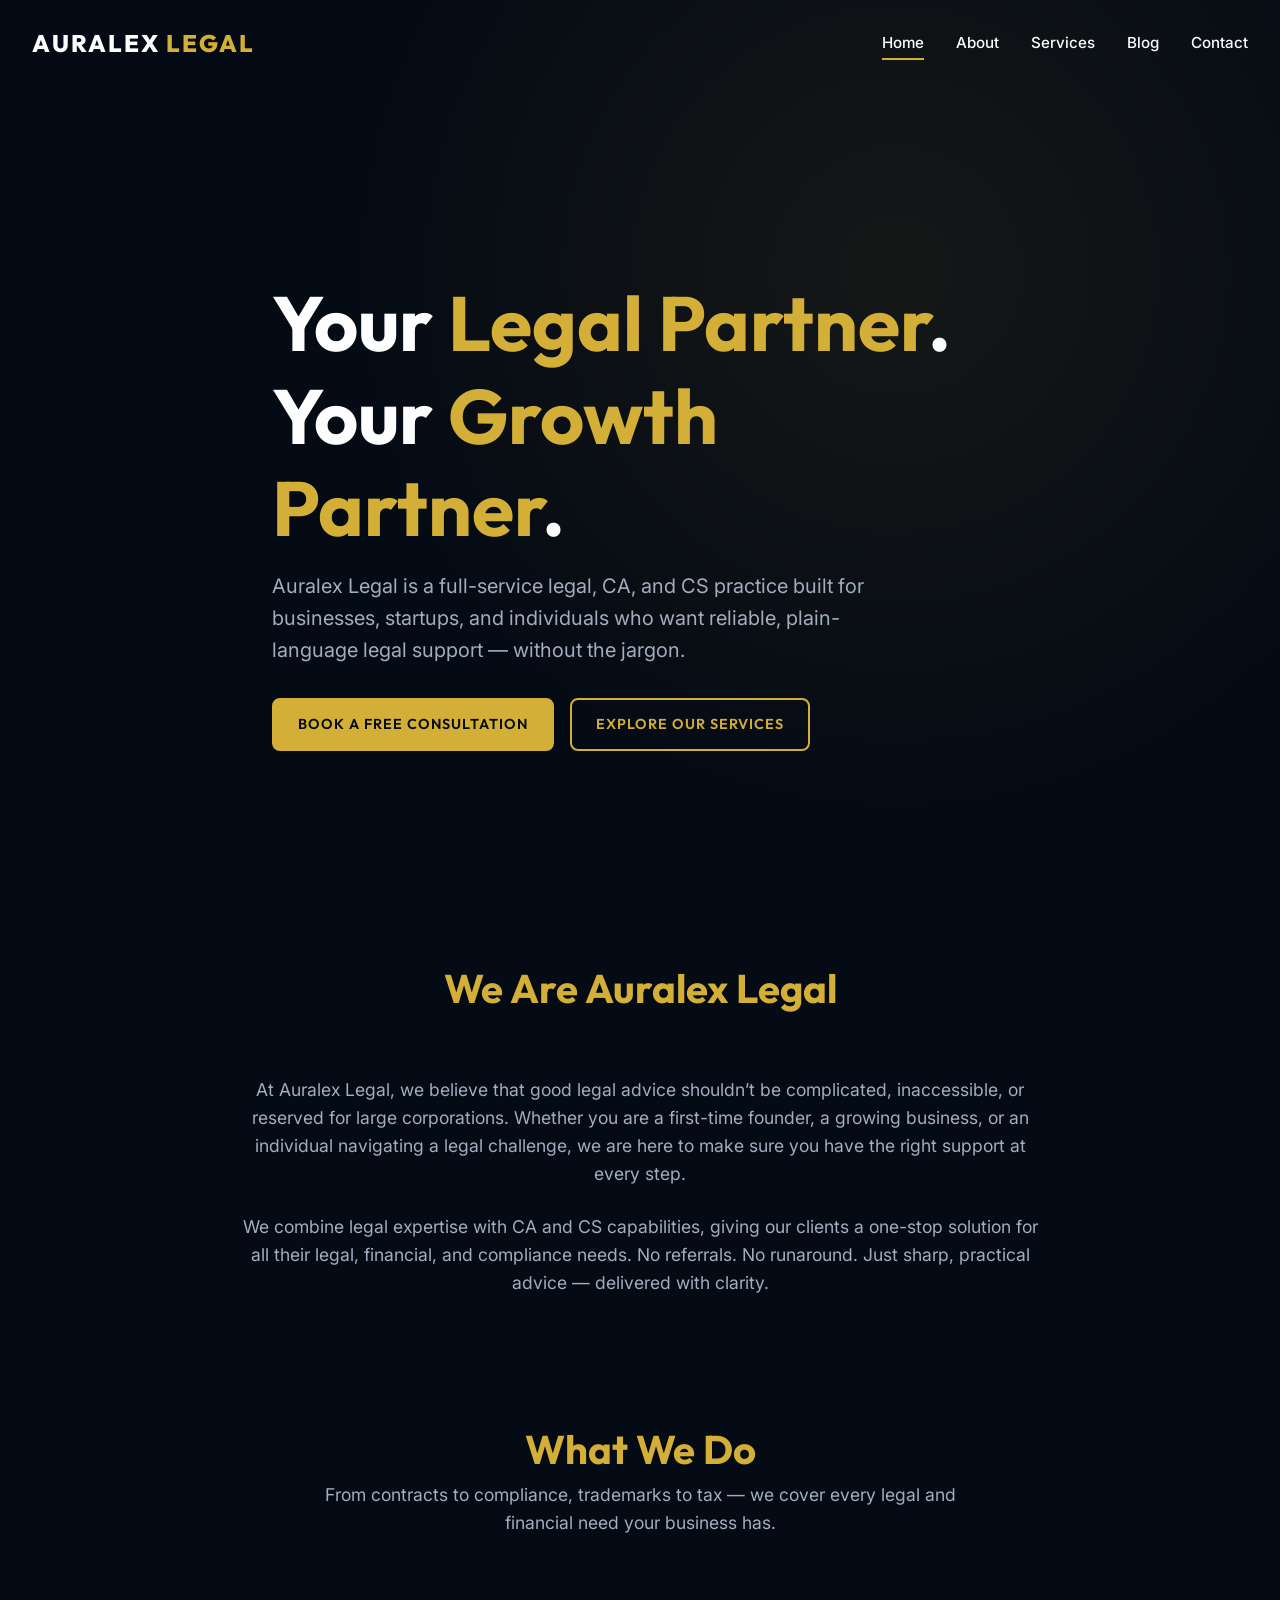
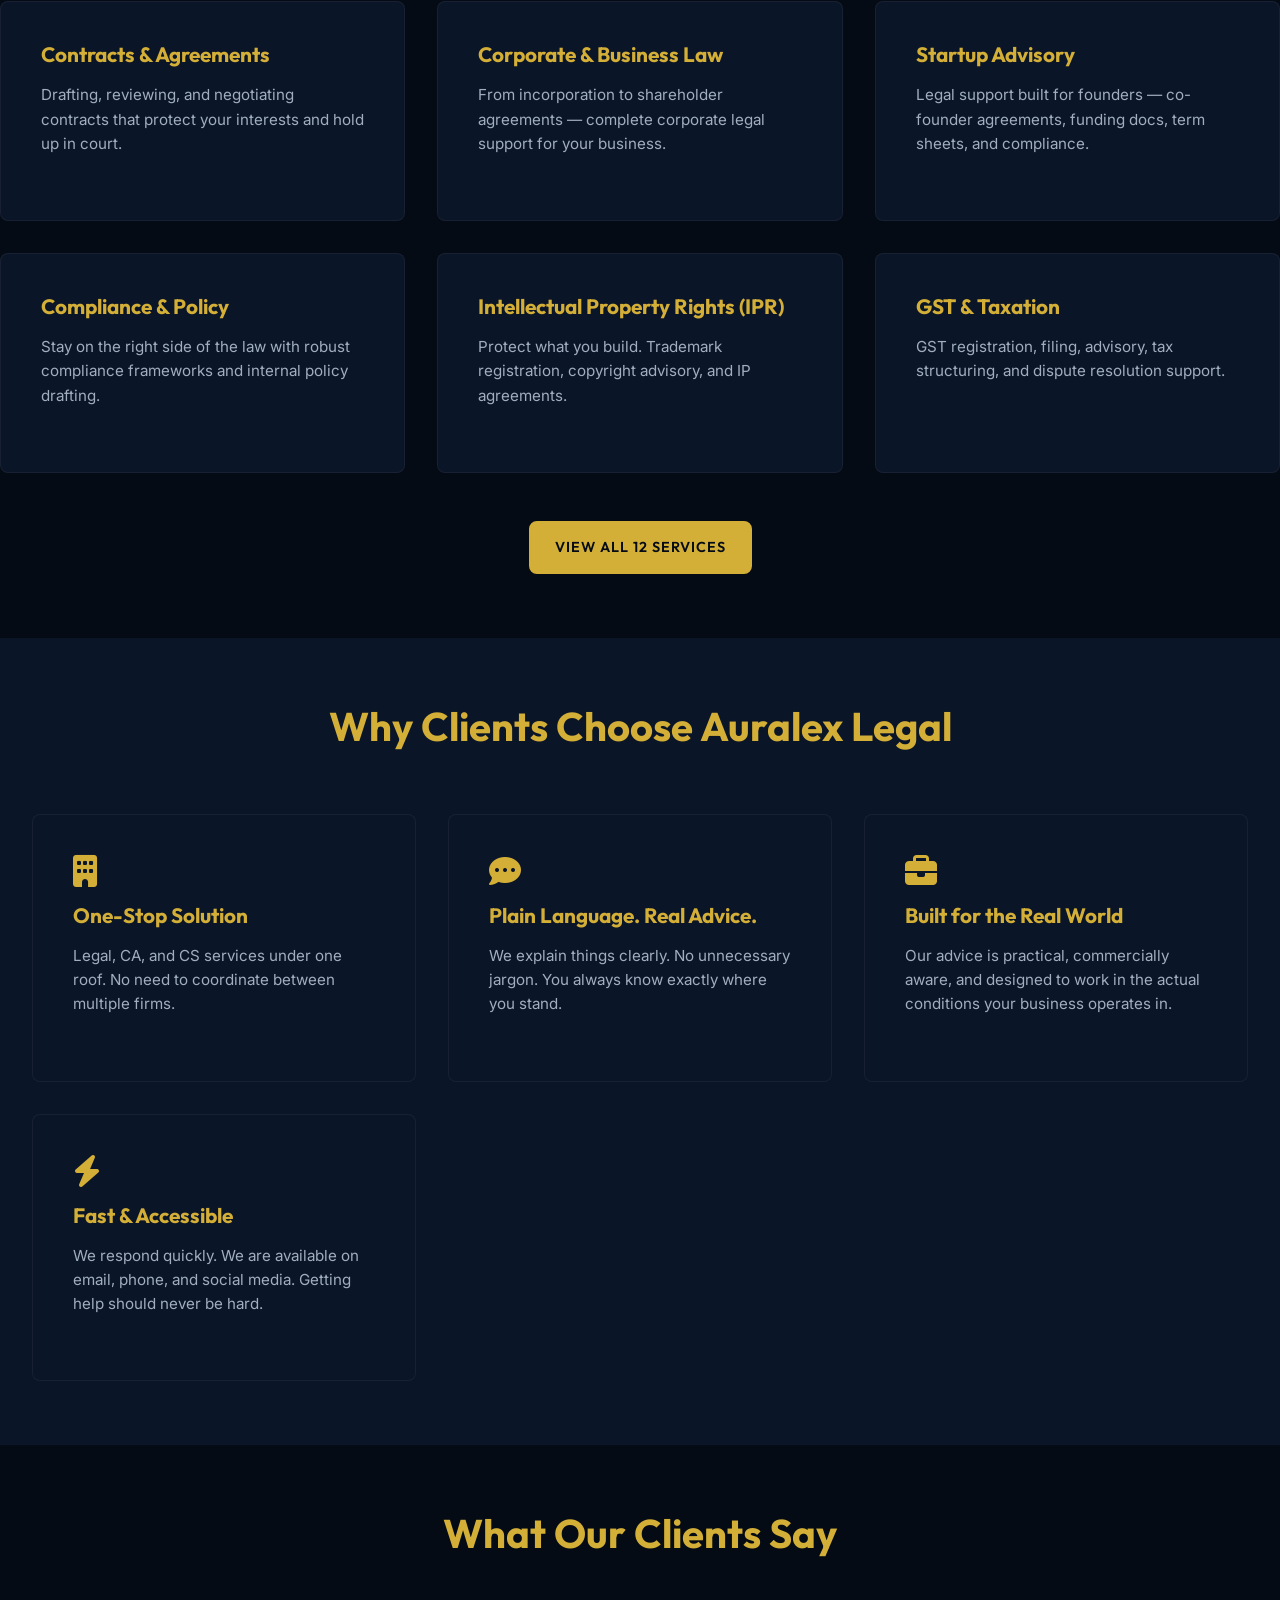
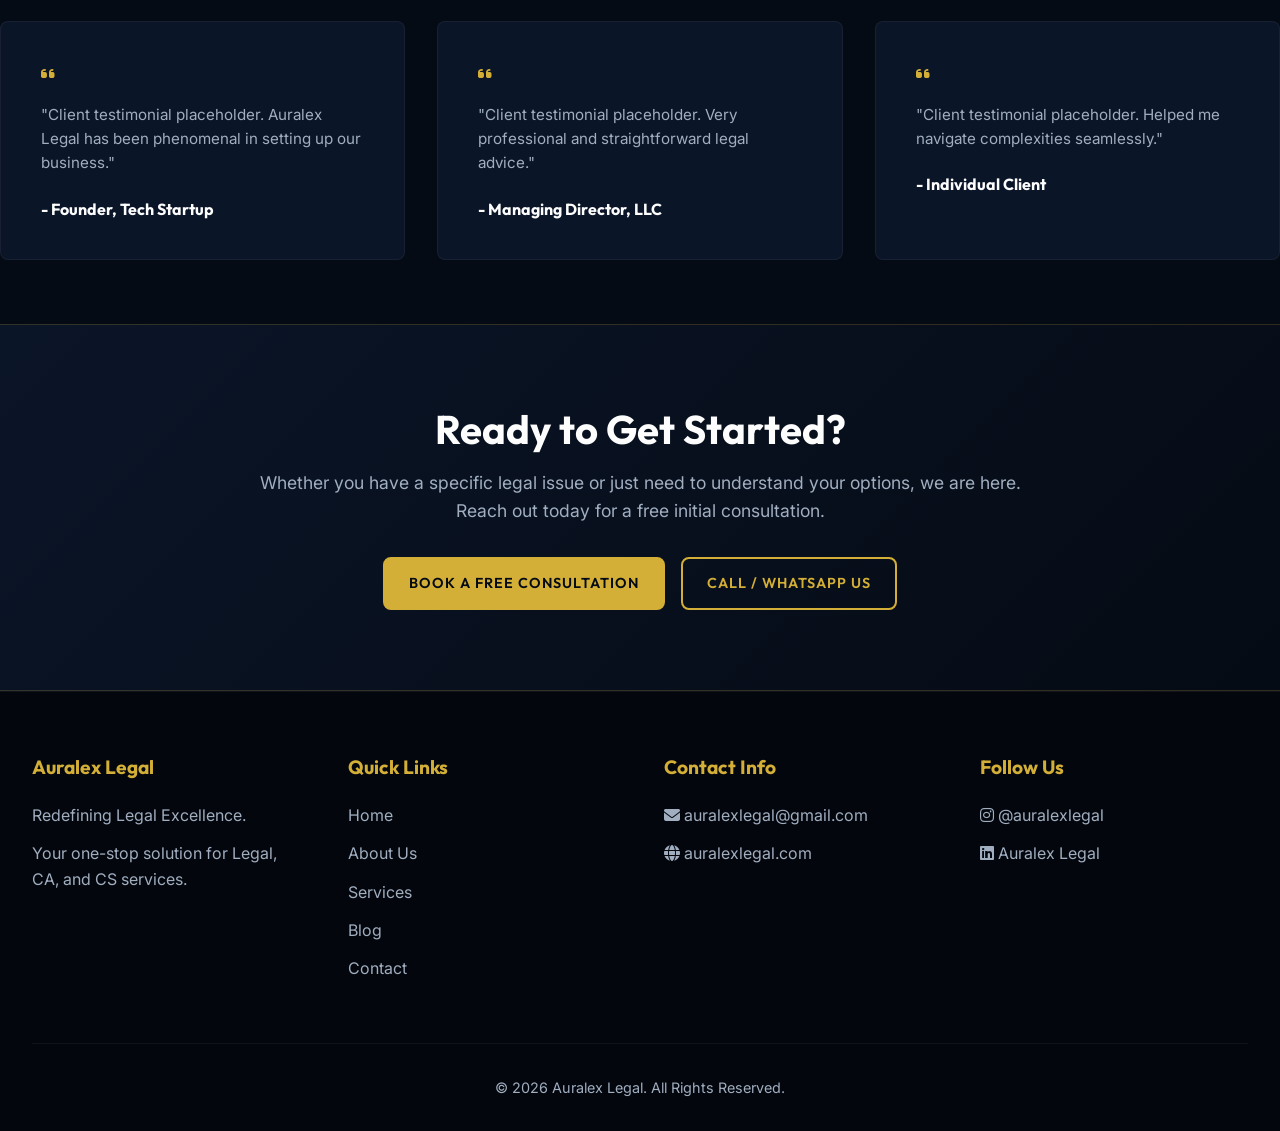
==== index.html @ 3e8fece4 "v1" ====
<!DOCTYPE html>
<html lang="en">
<head>
    <meta charset="UTF-8">
    <meta name="viewport" content="width=device-width, initial-scale=1.0">
    <meta name="description" content="Auralex Legal is a full-service legal, CA, and CS practice built for businesses, startups, and individuals who want reliable, plain-language legal support.">
    <title>Auralex Legal | Home</title>
    <!-- Fonts -->
    <link rel="preconnect" href="https://fonts.googleapis.com">
    <link rel="preconnect" href="https://fonts.gstatic.com" crossorigin>
    <link href="https://fonts.googleapis.com/css2?family=Inter:wght@300;400;500;600&family=Outfit:wght@400;500;600;700;800&display=swap" rel="stylesheet">
    <!-- FontAwesome for Icons -->
    <link rel="stylesheet" href="https://cdnjs.cloudflare.com/ajax/libs/font-awesome/6.4.0/css/all.min.css">
    <!-- CSS -->
    <link rel="stylesheet" href="styles.css">
</head>
<body>

    <!-- Header / Navbar -->
    <header class="navbar">
        <div class="container">
            <a href="index.html" class="logo">Auralex <span>Legal</span></a>
            <nav class="nav-links">
                <a href="index.html">Home</a>
                <a href="about.html">About</a>
                <a href="services.html">Services</a>
                <a href="blog.html">Blog</a>
                <a href="contact.html">Contact</a>
            </nav>
            <div class="menu-toggle">
                <i class="fas fa-bars"></i>
            </div>
        </div>
    </header>

    <!-- Main Content -->
    <main>
        <!-- Hero Section -->
        <section class="hero">
            <div class="container hero-content animate-on-scroll">
                <h1 class="hero-title">Your <span>Legal Partner</span>.<br>Your <span>Growth Partner</span>.</h1>
                <p class="hero-subtitle delay-100 animate-on-scroll">Auralex Legal is a full-service legal, CA, and CS practice built for businesses, startups, and individuals who want reliable, plain-language legal support — without the jargon.</p>
                <div class="hero-actions delay-200 animate-on-scroll">
                    <a href="contact.html" class="btn btn-primary">Book a Free Consultation</a>
                    <a href="services.html" class="btn btn-secondary">Explore Our Services</a>
                </div>
            </div>
        </section>

        <!-- Introduction Section -->
        <section class="section container">
            <div class="section-header animate-on-scroll">
                <h2>We Are Auralex Legal</h2>
            </div>
            <div class="animate-on-scroll" style="text-align: center; max-width: 800px; margin: 0 auto;">
                <p style="margin-bottom: 1.5rem; color: var(--text-secondary); font-size: 1.1rem;">At Auralex Legal, we believe that good legal advice shouldn’t be complicated, inaccessible, or reserved for large corporations. Whether you are a first-time founder, a growing business, or an individual navigating a legal challenge, we are here to make sure you have the right support at every step.</p>
                <p style="color: var(--text-secondary); font-size: 1.1rem;">We combine legal expertise with CA and CS capabilities, giving our clients a one-stop solution for all their legal, financial, and compliance needs. No referrals. No runaround. Just sharp, practical advice — delivered with clarity.</p>
            </div>
        </section>

        <!-- Services Section -->
        <section class="section container">
            <div class="section-header animate-on-scroll">
                <h2>What We Do</h2>
                <p>From contracts to compliance, trademarks to tax — we cover every legal and financial need your business has.</p>
            </div>
            
            <div class="grid">
                <!-- Service Tiles -->
                <div class="card animate-on-scroll">
                    <h3>Contracts & Agreements</h3>
                    <p>Drafting, reviewing, and negotiating contracts that protect your interests and hold up in court.</p>
                </div>
                <div class="card animate-on-scroll delay-100">
                    <h3>Corporate & Business Law</h3>
                    <p>From incorporation to shareholder agreements — complete corporate legal support for your business.</p>
                </div>
                <div class="card animate-on-scroll delay-200">
                    <h3>Startup Advisory</h3>
                    <p>Legal support built for founders — co-founder agreements, funding docs, term sheets, and compliance.</p>
                </div>
                <div class="card animate-on-scroll">
                    <h3>Compliance & Policy</h3>
                    <p>Stay on the right side of the law with robust compliance frameworks and internal policy drafting.</p>
                </div>
                <!-- ... showing a few, linking to services page for all -->
                <div class="card animate-on-scroll delay-100">
                    <h3>Intellectual Property Rights (IPR)</h3>
                    <p>Protect what you build. Trademark registration, copyright advisory, and IP agreements.</p>
                </div>
                <div class="card animate-on-scroll delay-200">
                    <h3>GST & Taxation</h3>
                    <p>GST registration, filing, advisory, tax structuring, and dispute resolution support.</p>
                </div>
            </div>
            
            <div class="animate-on-scroll" style="text-align: center; margin-top: 3rem;">
                <a href="services.html" class="btn btn-primary">View All 12 Services</a>
            </div>
        </section>

        <!-- Why Choose Us -->
        <section class="section" style="background-color: var(--surface-color);">
            <div class="container">
                <div class="section-header animate-on-scroll">
                    <h2>Why Clients Choose Auralex Legal</h2>
                </div>
                <div class="grid">
                    <div class="card animate-on-scroll">
                        <i class="fas fa-building" style="font-size: 2rem; color: var(--primary-color); margin-bottom: 1rem;"></i>
                        <h3>One-Stop Solution</h3>
                        <p>Legal, CA, and CS services under one roof. No need to coordinate between multiple firms.</p>
                    </div>
                    <div class="card animate-on-scroll delay-100">
                        <i class="fas fa-comment-dots" style="font-size: 2rem; color: var(--primary-color); margin-bottom: 1rem;"></i>
                        <h3>Plain Language. Real Advice.</h3>
                        <p>We explain things clearly. No unnecessary jargon. You always know exactly where you stand.</p>
                    </div>
                    <div class="card animate-on-scroll delay-200">
                        <i class="fas fa-briefcase" style="font-size: 2rem; color: var(--primary-color); margin-bottom: 1rem;"></i>
                        <h3>Built for the Real World</h3>
                        <p>Our advice is practical, commercially aware, and designed to work in the actual conditions your business operates in.</p>
                    </div>
                    <div class="card animate-on-scroll delay-300">
                        <i class="fas fa-bolt" style="font-size: 2rem; color: var(--primary-color); margin-bottom: 1rem;"></i>
                        <h3>Fast & Accessible</h3>
                        <p>We respond quickly. We are available on email, phone, and social media. Getting help should never be hard.</p>
                    </div>
                </div>
            </div>
        </section>

        <!-- Testimonials Section -->
        <section class="section container">
            <div class="section-header animate-on-scroll">
                <h2>What Our Clients Say</h2>
            </div>
            <div class="grid">
                <div class="card animate-on-scroll">
                    <p style="color: var(--primary-color); margin-bottom: 1rem;"><i class="fas fa-quote-left"></i></p>
                    <p>"Client testimonial placeholder. Auralex Legal has been phenomenal in setting up our business."</p>
                    <h4 style="color: var(--text-primary);">- Founder, Tech Startup</h4>
                </div>
                <div class="card animate-on-scroll delay-100">
                    <p style="color: var(--primary-color); margin-bottom: 1rem;"><i class="fas fa-quote-left"></i></p>
                    <p>"Client testimonial placeholder. Very professional and straightforward legal advice."</p>
                    <h4 style="color: var(--text-primary);">- Managing Director, LLC</h4>
                </div>
                <div class="card animate-on-scroll delay-200">
                    <p style="color: var(--primary-color); margin-bottom: 1rem;"><i class="fas fa-quote-left"></i></p>
                    <p>"Client testimonial placeholder. Helped me navigate complexities seamlessly."</p>
                    <h4 style="color: var(--text-primary);">- Individual Client</h4>
                </div>
            </div>
        </section>

        <!-- Final CTA -->
        <section class="cta-section animate-on-scroll">
            <div class="container">
                <h2>Ready to Get Started?</h2>
                <p>Whether you have a specific legal issue or just need to understand your options, we are here.<br>Reach out today for a free initial consultation.</p>
                <div style="display: flex; gap: 1rem; justify-content: center; margin-top: 2rem;">
                    <a href="contact.html" class="btn btn-primary">Book a Free Consultation</a>
                    <a href="contact.html" class="btn btn-secondary">Call / WhatsApp Us</a>
                </div>
            </div>
        </section>
    </main>

    <!-- Footer -->
    <footer>
        <div class="container">
            <div class="footer-grid">
                <div class="footer-col">
                    <h4>Auralex Legal</h4>
                    <p>Redefining Legal Excellence.</p>
                    <p>Your one-stop solution for Legal, CA, and CS services.</p>
                </div>
                <div class="footer-col">
                    <h4>Quick Links</h4>
                    <a href="index.html">Home</a>
                    <a href="about.html">About Us</a>
                    <a href="services.html">Services</a>
                    <a href="blog.html">Blog</a>
                    <a href="contact.html">Contact</a>
                </div>
                <div class="footer-col">
                    <h4>Contact Info</h4>
                    <p><i class="fas fa-envelope"></i> auralexlegal@gmail.com</p>
                    <p><i class="fas fa-globe"></i> auralexlegal.com</p>
                </div>
                <div class="footer-col">
                    <h4>Follow Us</h4>
                    <a href="#"><i class="fab fa-instagram"></i> @auralexlegal</a>
                    <a href="#"><i class="fab fa-linkedin"></i> Auralex Legal</a>
                </div>
            </div>
            <div class="footer-bottom">
                <p>&copy; 2026 Auralex Legal. All Rights Reserved.</p>
            </div>
        </div>
    </footer>

    <script src="script.js"></script>
</body>
</html>
---- styles.css ----
:root {
  /* Colors */
  --bg-color: #050b14; /* Deep Navy */
  --surface-color: #0b1528; /* Slightly lighter navy for cards */
  --surface-hover: #121f3a;
  --primary-color: #D4AF37; /* Golden */
  --primary-color-hover: #e5c158;
  --text-primary: #fdfdfd;
  --text-secondary: #a0aec0;
  --border-color: rgba(212, 175, 55, 0.2);

  /* Typography */
  --font-heading: 'Outfit', sans-serif;
  --font-body: 'Inter', sans-serif;

  /* Spacing */
  --spacing-sm: 0.5rem;
  --spacing-md: 1rem;
  --spacing-lg: 2rem;
  --spacing-xl: 4rem;
  --spacing-xxl: 8rem;

  /* Other */
  --border-radius: 8px;
  --transition-speed: 0.3s;
}

* {
  margin: 0;
  padding: 0;
  box-sizing: border-box;
}

body {
  font-family: var(--font-body);
  background-color: var(--bg-color);
  color: var(--text-primary);
  line-height: 1.6;
  overflow-x: hidden;
}

h1, h2, h3, h4, h5, h6 {
  font-family: var(--font-heading);
  font-weight: 700;
  line-height: 1.2;
}

a {
  text-decoration: none;
  color: var(--text-primary);
  transition: color var(--transition-speed);
}

a:hover {
  color: var(--primary-color);
}

ul {
  list-style-type: none;
}

img {
  max-width: 100%;
  height: auto;
  display: block;
}

/* Layout Utilities */
.container {
  max-width: 1280px;
  margin: 0 auto;
  padding: 0 var(--spacing-lg);
}

.section {
  padding: var(--spacing-xl) 0;
}

/* Buttons */
.btn {
  display: inline-block;
  padding: 0.8rem 1.5rem;
  font-family: var(--font-heading);
  font-weight: 600;
  text-transform: uppercase;
  letter-spacing: 1px;
  border-radius: var(--border-radius);
  transition: all var(--transition-speed);
  cursor: pointer;
  text-align: center;
  font-size: 0.9rem;
}

.btn-primary {
  background-color: var(--primary-color);
  color: var(--bg-color);
  border: 2px solid var(--primary-color);
}

.btn-primary:hover {
  background-color: var(--primary-color-hover);
  border-color: var(--primary-color-hover);
  box-shadow: 0 4px 15px rgba(212, 175, 55, 0.3);
  transform: translateY(-2px);
  color: var(--bg-color);
}

.btn-secondary {
  background-color: transparent;
  color: var(--primary-color);
  border: 2px solid var(--primary-color);
}

.btn-secondary:hover {
  background-color: rgba(212, 175, 55, 0.1);
  transform: translateY(-2px);
}

/* Navbar */
.navbar {
  position: fixed;
  top: 0;
  width: 100%;
  z-index: 1000;
  padding: 1.5rem 0;
  transition: all 0.4s ease;
}

.navbar.scrolled {
  background: rgba(5, 11, 20, 0.85);
  backdrop-filter: blur(10px);
  padding: 1rem 0;
  box-shadow: 0 4px 30px rgba(0, 0, 0, 0.5);
  border-bottom: 1px solid rgba(255, 255, 255, 0.05);
}

.navbar .container {
  display: flex;
  justify-content: space-between;
  align-items: center;
}

.logo {
  font-family: var(--font-heading);
  font-size: 1.5rem;
  font-weight: 800;
  color: var(--text-primary);
  letter-spacing: 2px;
  text-transform: uppercase;
}

.logo span {
  color: var(--primary-color);
}

.nav-links {
  display: flex;
  gap: 2rem;
  align-items: center;
}

.nav-links a {
  font-size: 0.95rem;
  font-weight: 500;
  position: relative;
}

.nav-links a::after {
  content: '';
  position: absolute;
  width: 0;
  height: 2px;
  bottom: -5px;
  left: 0;
  background-color: var(--primary-color);
  transition: width var(--transition-speed);
}

.nav-links a:hover::after,
.nav-links a.active::after {
  width: 100%;
}

.menu-toggle {
  display: none;
  font-size: 1.5rem;
  cursor: pointer;
  color: var(--primary-color);
}

/* Hero Section */
.hero {
  min-height: 100vh;
  display: flex;
  align-items: center;
  position: relative;
  overflow: hidden;
  padding-top: var(--spacing-xxl);
}

.hero::before {
  content: '';
  position: absolute;
  top: 0; left: 0; right: 0; bottom: 0;
  background: radial-gradient(circle at 70% 30%, rgba(212, 175, 55, 0.08) 0%, rgba(5, 11, 20, 0) 50%);
  z-index: -1;
}

.hero-content {
  max-width: 800px;
}

.hero-title {
  font-size: clamp(3rem, 6vw, 5rem);
  margin-bottom: var(--spacing-md);
  color: var(--text-primary);
}

.hero-title span {
  color: var(--primary-color);
}

.hero-subtitle {
  font-size: 1.25rem;
  color: var(--text-secondary);
  margin-bottom: var(--spacing-lg);
  max-width: 600px;
}

.hero-actions {
  display: flex;
  gap: 1rem;
}

/* Section Headings */
.section-header {
  text-align: center;
  margin-bottom: var(--spacing-xl);
}

.section-header h2 {
  font-size: 2.5rem;
  margin-bottom: var(--spacing-sm);
  color: var(--primary-color);
}

.section-header p {
  color: var(--text-secondary);
  font-size: 1.1rem;
  max-width: 700px;
  margin: 0 auto;
}

/* Cards / Tiles */
.grid {
  display: grid;
  grid-template-columns: repeat(auto-fit, minmax(300px, 1fr));
  gap: var(--spacing-lg);
}

.card {
  background-color: var(--surface-color);
  padding: 2.5rem;
  border-radius: var(--border-radius);
  border: 1px solid rgba(255, 255, 255, 0.05);
  transition: all var(--transition-speed);
  position: relative;
  overflow: hidden;
}

.card::before {
  content: '';
  position: absolute;
  top: 0;
  left: 0;
  width: 4px;
  height: 0;
  background-color: var(--primary-color);
  transition: height var(--transition-speed);
}

.card:hover {
  transform: translateY(-5px);
  background-color: var(--surface-hover);
  border-color: var(--border-color);
  box-shadow: 0 10px 30px rgba(0, 0, 0, 0.5);
}

.card:hover::before {
  height: 100%;
}

.card h3 {
  font-size: 1.3rem;
  margin-bottom: 1rem;
  color: var(--primary-color);
}

.card p {
  color: var(--text-secondary);
  font-size: 0.95rem;
  margin-bottom: 1.5rem;
}

/* CTA Section */
.cta-section {
  background: linear-gradient(135deg, #0b1528 0%, #050b14 100%);
  border-top: 1px solid var(--border-color);
  border-bottom: 1px solid var(--border-color);
  text-align: center;
  padding: 5rem 0;
}

.cta-section h2 {
  font-size: 2.5rem;
  margin-bottom: 1rem;
}

.cta-section p {
  color: var(--text-secondary);
  margin-bottom: 2rem;
  font-size: 1.1rem;
}

/* Footer */
footer {
  background-color: #03060c;
  padding: 4rem 0 2rem;
  border-top: 1px solid rgba(255, 255, 255, 0.05);
}

.footer-grid {
  display: grid;
  grid-template-columns: repeat(auto-fit, minmax(200px, 1fr));
  gap: 3rem;
  margin-bottom: 3rem;
}

.footer-col h4 {
  font-size: 1.2rem;
  color: var(--primary-color);
  margin-bottom: 1.5rem;
}

.footer-col p, .footer-col a {
  color: var(--text-secondary);
  margin-bottom: 0.8rem;
  display: block;
}

.footer-bottom {
  text-align: center;
  padding-top: 2rem;
  border-top: 1px solid rgba(255, 255, 255, 0.05);
  color: var(--text-secondary);
  font-size: 0.9rem;
}

/* Forms */
.form-group {
  margin-bottom: 1.5rem;
}

.form-control {
  width: 100%;
  padding: 1rem;
  background-color: rgba(255, 255, 255, 0.03);
  border: 1px solid rgba(255, 255, 255, 0.1);
  border-radius: var(--border-radius);
  color: var(--text-primary);
  font-family: var(--font-body);
  transition: all var(--transition-speed);
}

.form-control:focus {
  outline: none;
  border-color: var(--primary-color);
  background-color: rgba(255, 255, 255, 0.05);
}

/* Page Intro Block */
.page-intro {
  padding: 12rem 0 5rem;
  text-align: center;
  background: linear-gradient(180deg, rgba(11, 21, 40, 0.5) 0%, var(--bg-color) 100%);
  border-bottom: 1px solid rgba(255, 255, 255, 0.05);
}

.page-intro h1 {
  font-size: 3.5rem;
  margin-bottom: 1rem;
  color: var(--primary-color);
}

.page-intro p {
  color: var(--text-secondary);
  font-size: 1.2rem;
  max-width: 800px;
  margin: 0 auto;
}

/* Animations */
.animate-on-scroll {
  opacity: 0;
  transform: translateY(30px);
  transition: opacity 0.8s ease, transform 0.8s ease;
}

.animate-on-scroll.is-visible {
  opacity: 1;
  transform: translateY(0);
}

/* Delay modifiers for sequential animations */
.delay-100 { transition-delay: 100ms; }
.delay-200 { transition-delay: 200ms; }
.delay-300 { transition-delay: 300ms; }

/* Responsive adjustments */
@media (max-width: 768px) {
  .hero-actions {
    flex-direction: column;
  }
  
  .nav-links {
    position: fixed;
    top: 0;
    right: -100%;
    width: 250px;
    height: 100vh;
    background-color: var(--surface-color);
    flex-direction: column;
    padding-top: 80px;
    transition: right 0.3s ease;
    box-shadow: -5px 0 30px rgba(0,0,0,0.5);
  }

  .nav-links.nav-active {
    right: 0;
  }

  .menu-toggle {
    display: block;
    z-index: 1001;
  }
  
  .page-intro {
    padding: 10rem 0 4rem;
  }
  
  .page-intro h1 {
    font-size: 2.5rem;
  }
}
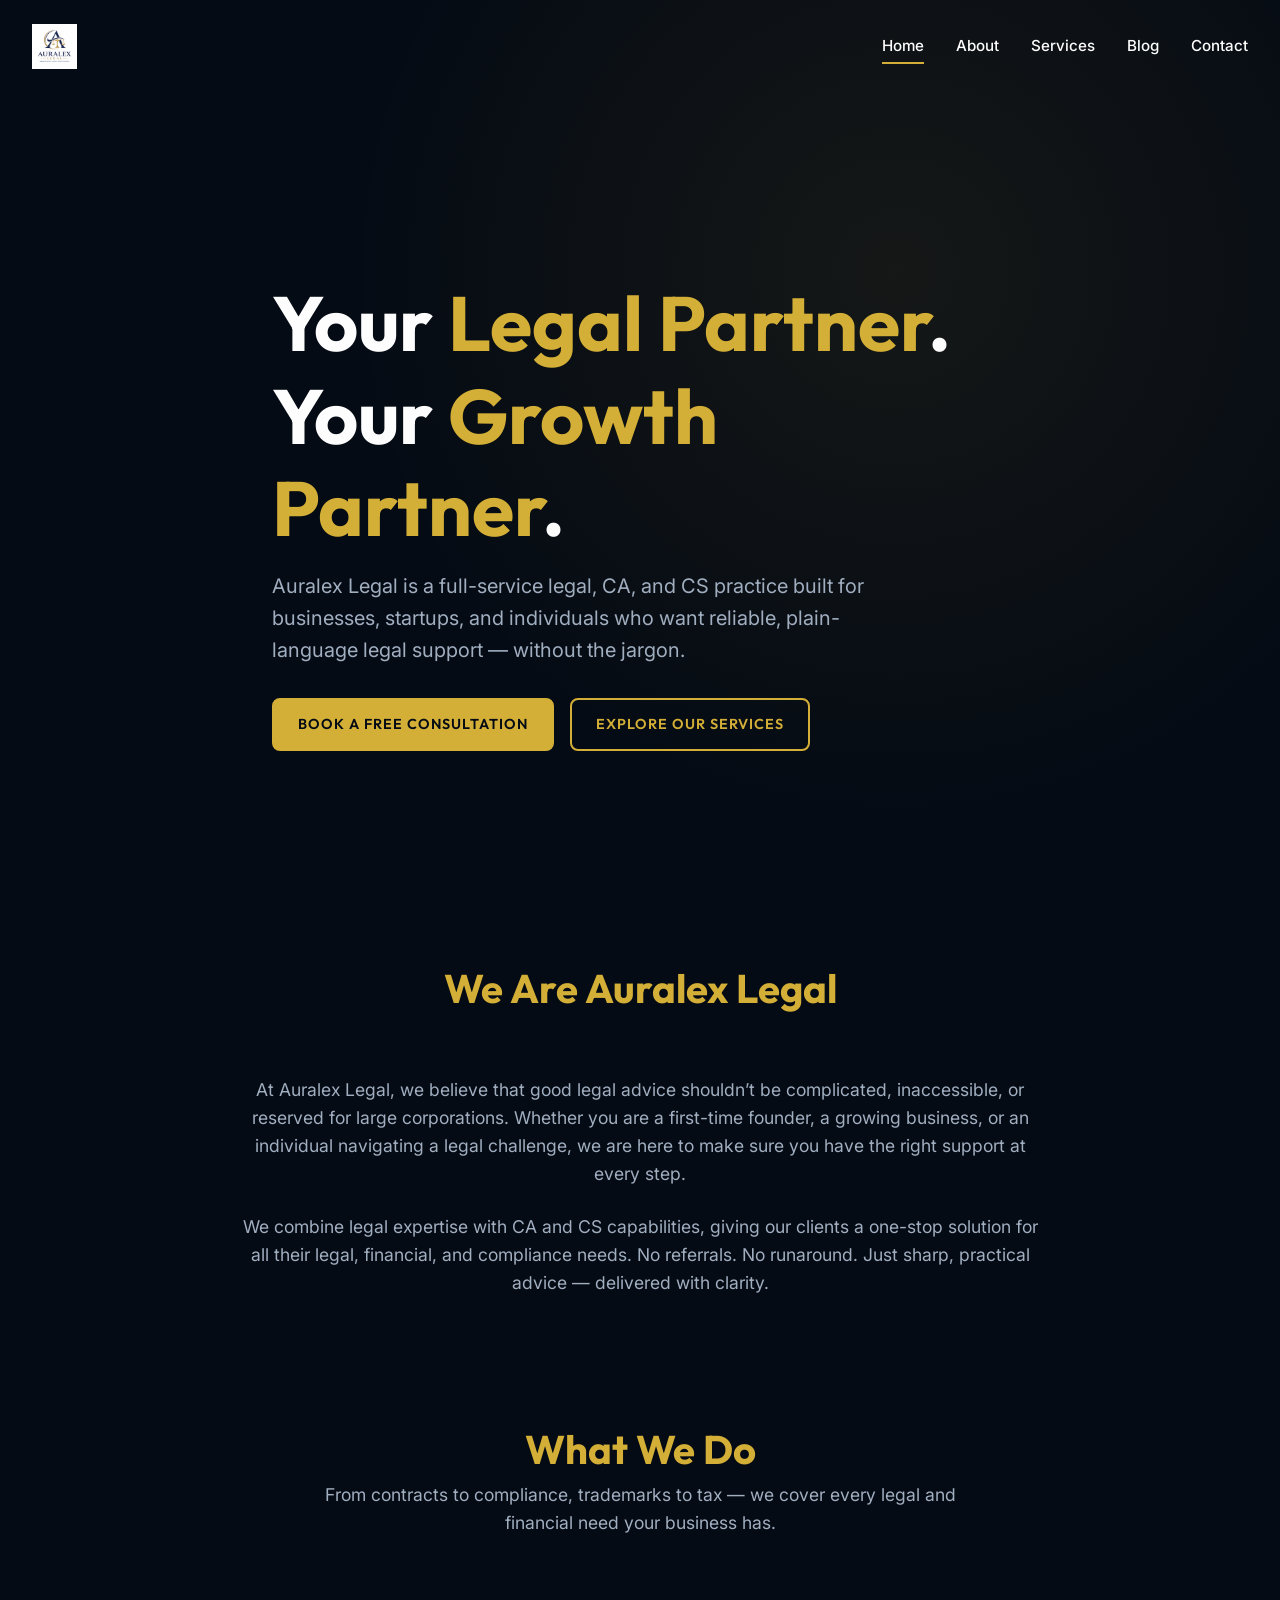
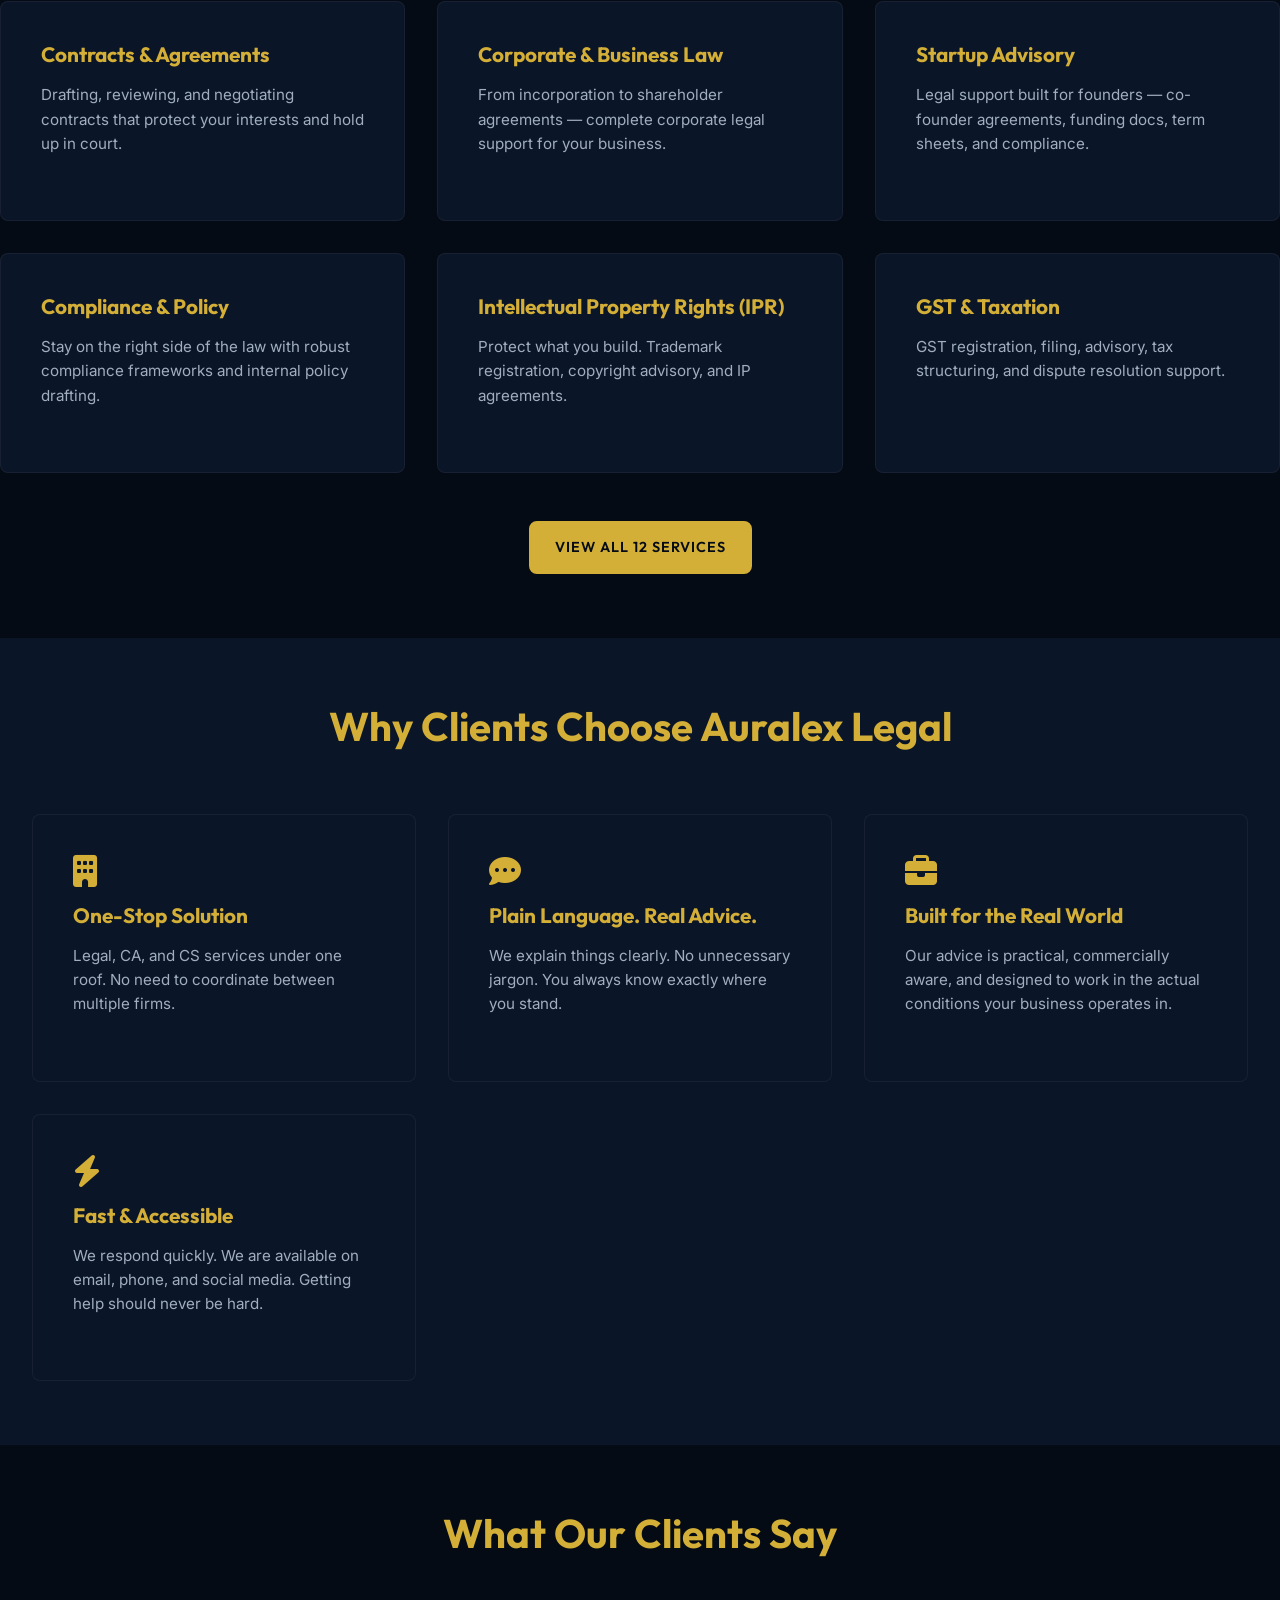
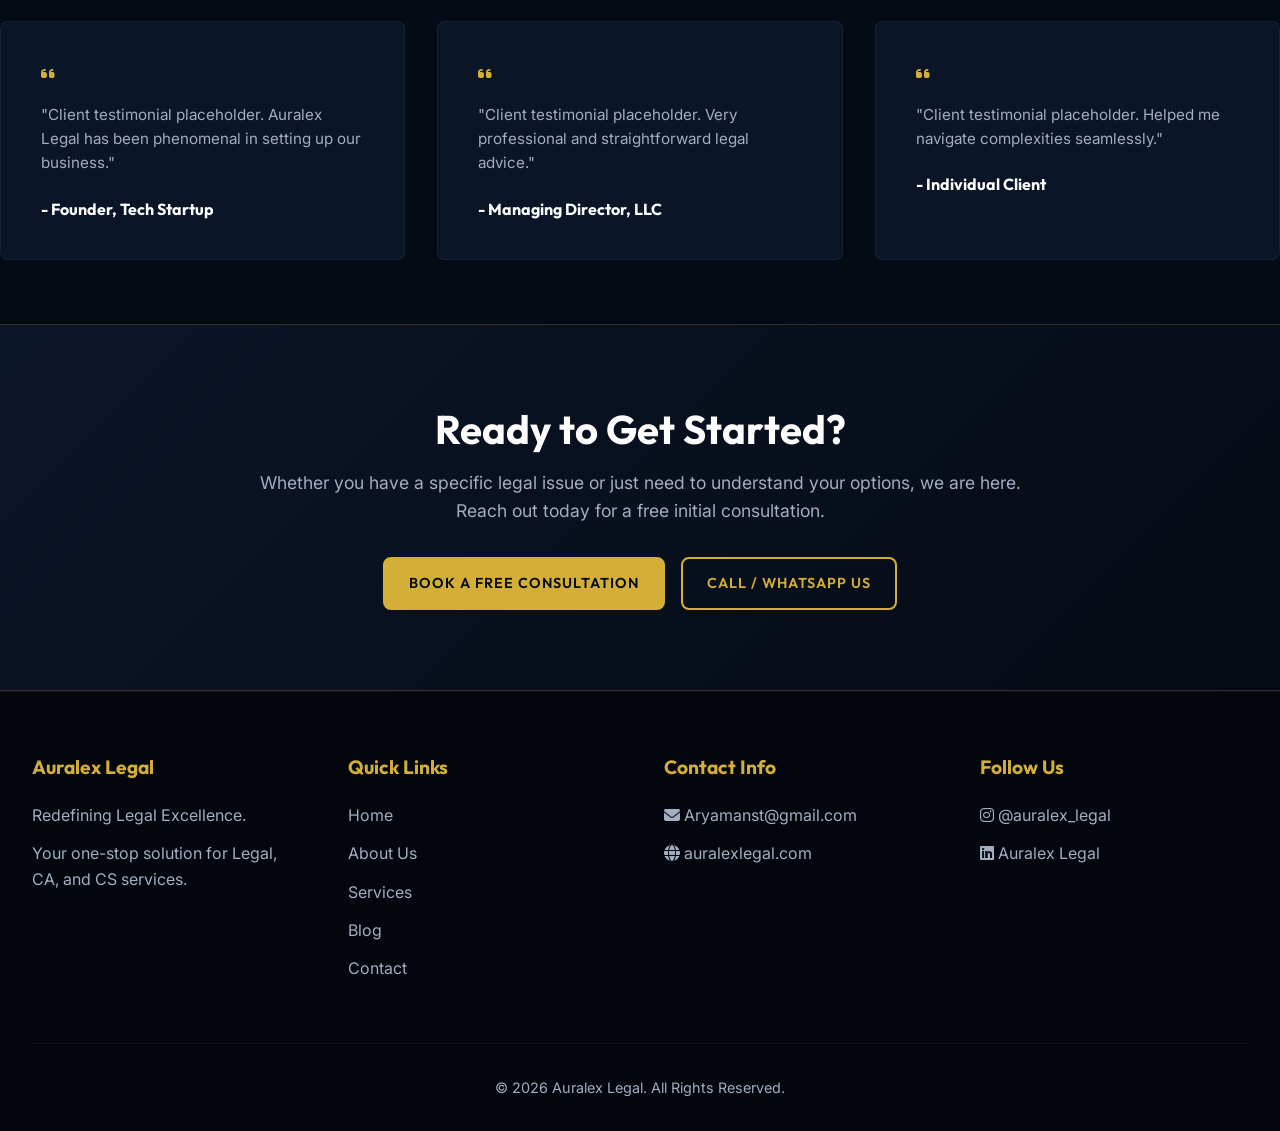
==== commit 99f47b1e: "fix" ====
--- a/index.html
+++ b/index.html
@@ -5,6 +5,8 @@
     <meta name="viewport" content="width=device-width, initial-scale=1.0">
     <meta name="description" content="Auralex Legal is a full-service legal, CA, and CS practice built for businesses, startups, and individuals who want reliable, plain-language legal support.">
     <title>Auralex Legal | Home</title>
+    <!-- Favicon -->
+    <link rel="icon" type="image/png" href="logo.png">
     <!-- Fonts -->
     <link rel="preconnect" href="https://fonts.googleapis.com">
     <link rel="preconnect" href="https://fonts.gstatic.com" crossorigin>
@@ -19,7 +21,7 @@
     <!-- Header / Navbar -->
     <header class="navbar">
         <div class="container">
-            <a href="index.html" class="logo">Auralex <span>Legal</span></a>
+            <a href="index.html" class="logo"><img src="logo.png" alt="Auralex Legal Logo" style="height: 45px; width: auto; vertical-align: middle;"></a>
             <nav class="nav-links">
                 <a href="index.html">Home</a>
                 <a href="about.html">About</a>
@@ -41,7 +43,7 @@
                 <h1 class="hero-title">Your <span>Legal Partner</span>.<br>Your <span>Growth Partner</span>.</h1>
                 <p class="hero-subtitle delay-100 animate-on-scroll">Auralex Legal is a full-service legal, CA, and CS practice built for businesses, startups, and individuals who want reliable, plain-language legal support — without the jargon.</p>
                 <div class="hero-actions delay-200 animate-on-scroll">
-                    <a href="contact.html" class="btn btn-primary">Book a Free Consultation</a>
+                    <a href="https://calendly.com/aryamanst/30min" target="_blank" class="btn btn-primary">Book a Free Consultation</a>
                     <a href="services.html" class="btn btn-secondary">Explore Our Services</a>
                 </div>
             </div>
@@ -160,7 +162,7 @@
                 <h2>Ready to Get Started?</h2>
                 <p>Whether you have a specific legal issue or just need to understand your options, we are here.<br>Reach out today for a free initial consultation.</p>
                 <div style="display: flex; gap: 1rem; justify-content: center; margin-top: 2rem;">
-                    <a href="contact.html" class="btn btn-primary">Book a Free Consultation</a>
+                    <a href="https://calendly.com/aryamanst/30min" target="_blank" class="btn btn-primary">Book a Free Consultation</a>
                     <a href="contact.html" class="btn btn-secondary">Call / WhatsApp Us</a>
                 </div>
             </div>
@@ -186,13 +188,13 @@
                 </div>
                 <div class="footer-col">
                     <h4>Contact Info</h4>
-                    <p><i class="fas fa-envelope"></i> auralexlegal@gmail.com</p>
+                    <p><i class="fas fa-envelope"></i> Aryamanst@gmail.com</p>
                     <p><i class="fas fa-globe"></i> auralexlegal.com</p>
                 </div>
                 <div class="footer-col">
                     <h4>Follow Us</h4>
-                    <a href="#"><i class="fab fa-instagram"></i> @auralexlegal</a>
-                    <a href="#"><i class="fab fa-linkedin"></i> Auralex Legal</a>
+                    <a href="https://www.instagram.com/auralex_legal?igsh=NXA5enF2NTF6anAx&utm_source=qr" target="_blank"><i class="fab fa-instagram"></i> @auralex_legal</a>
+                    <a href="https://www.linkedin.com/company/auralexlegal/" target="_blank"><i class="fab fa-linkedin"></i> Auralex Legal</a>
                 </div>
             </div>
             <div class="footer-bottom">
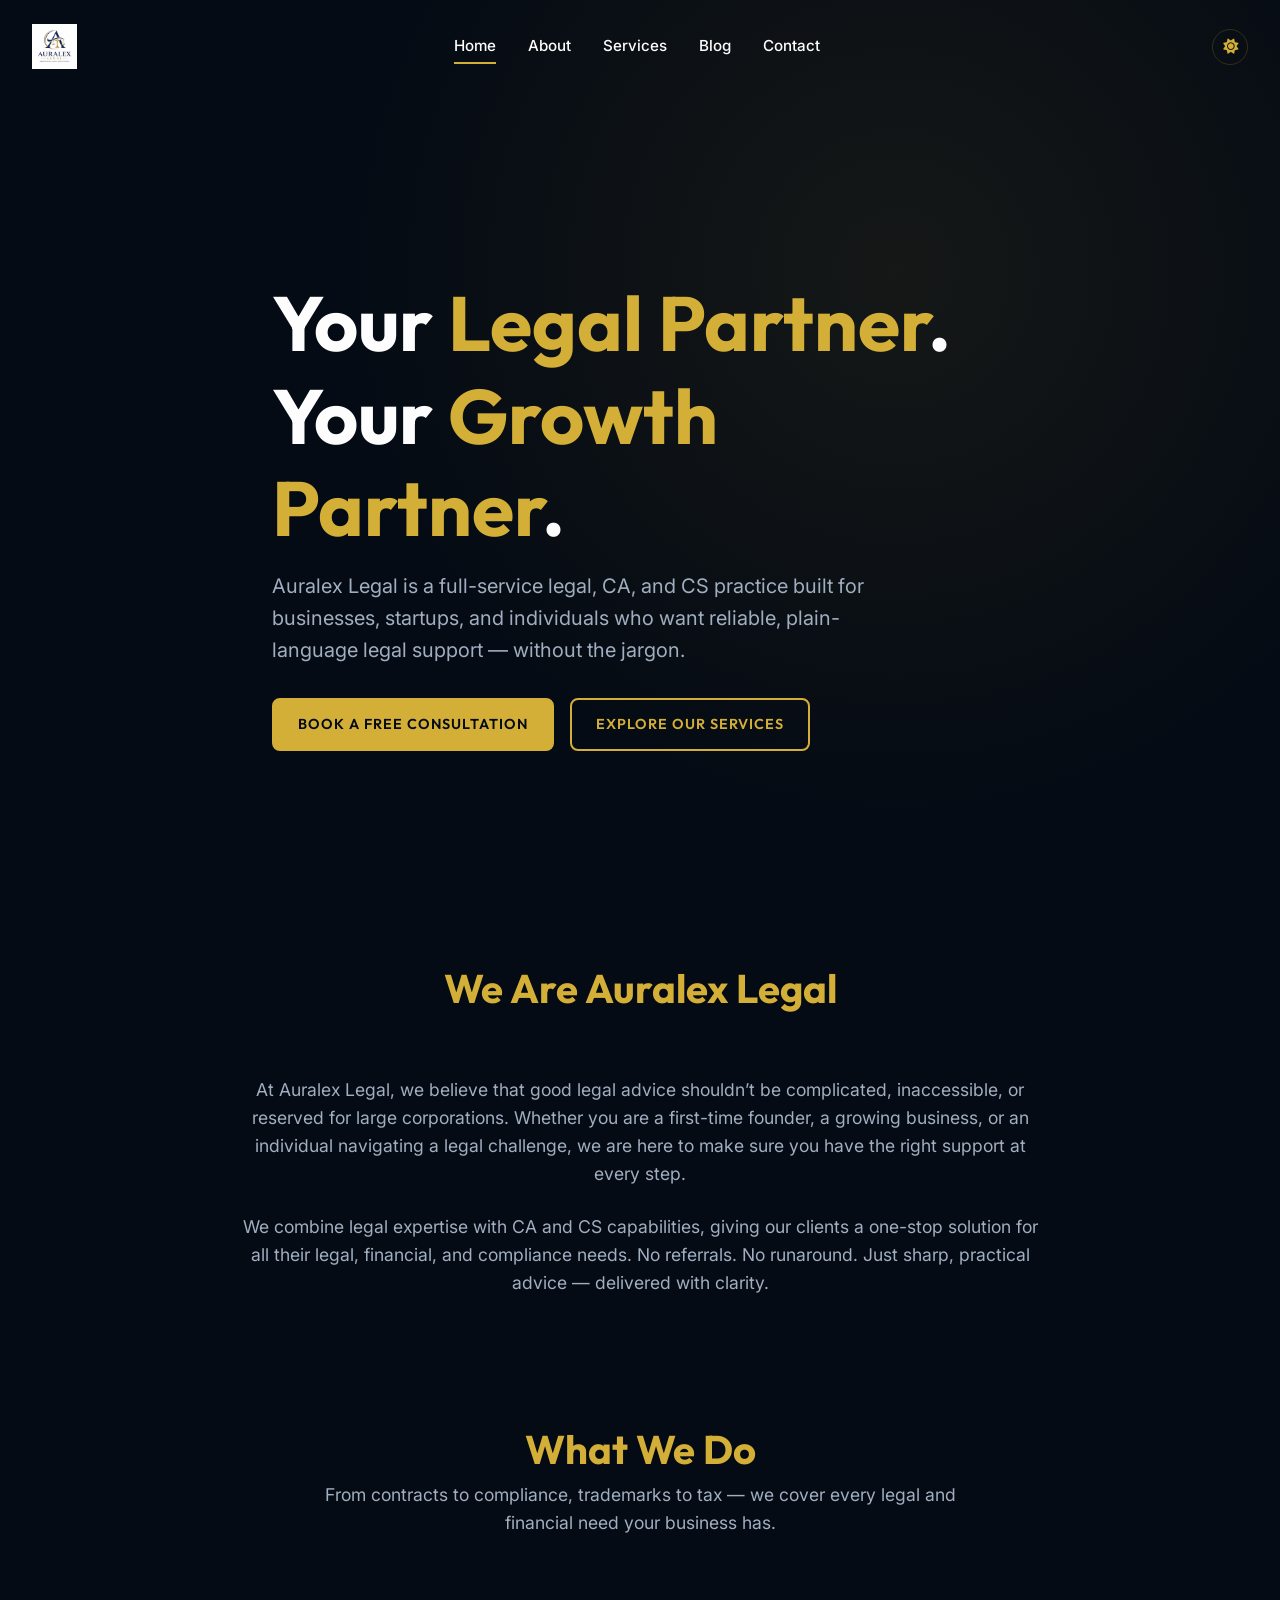
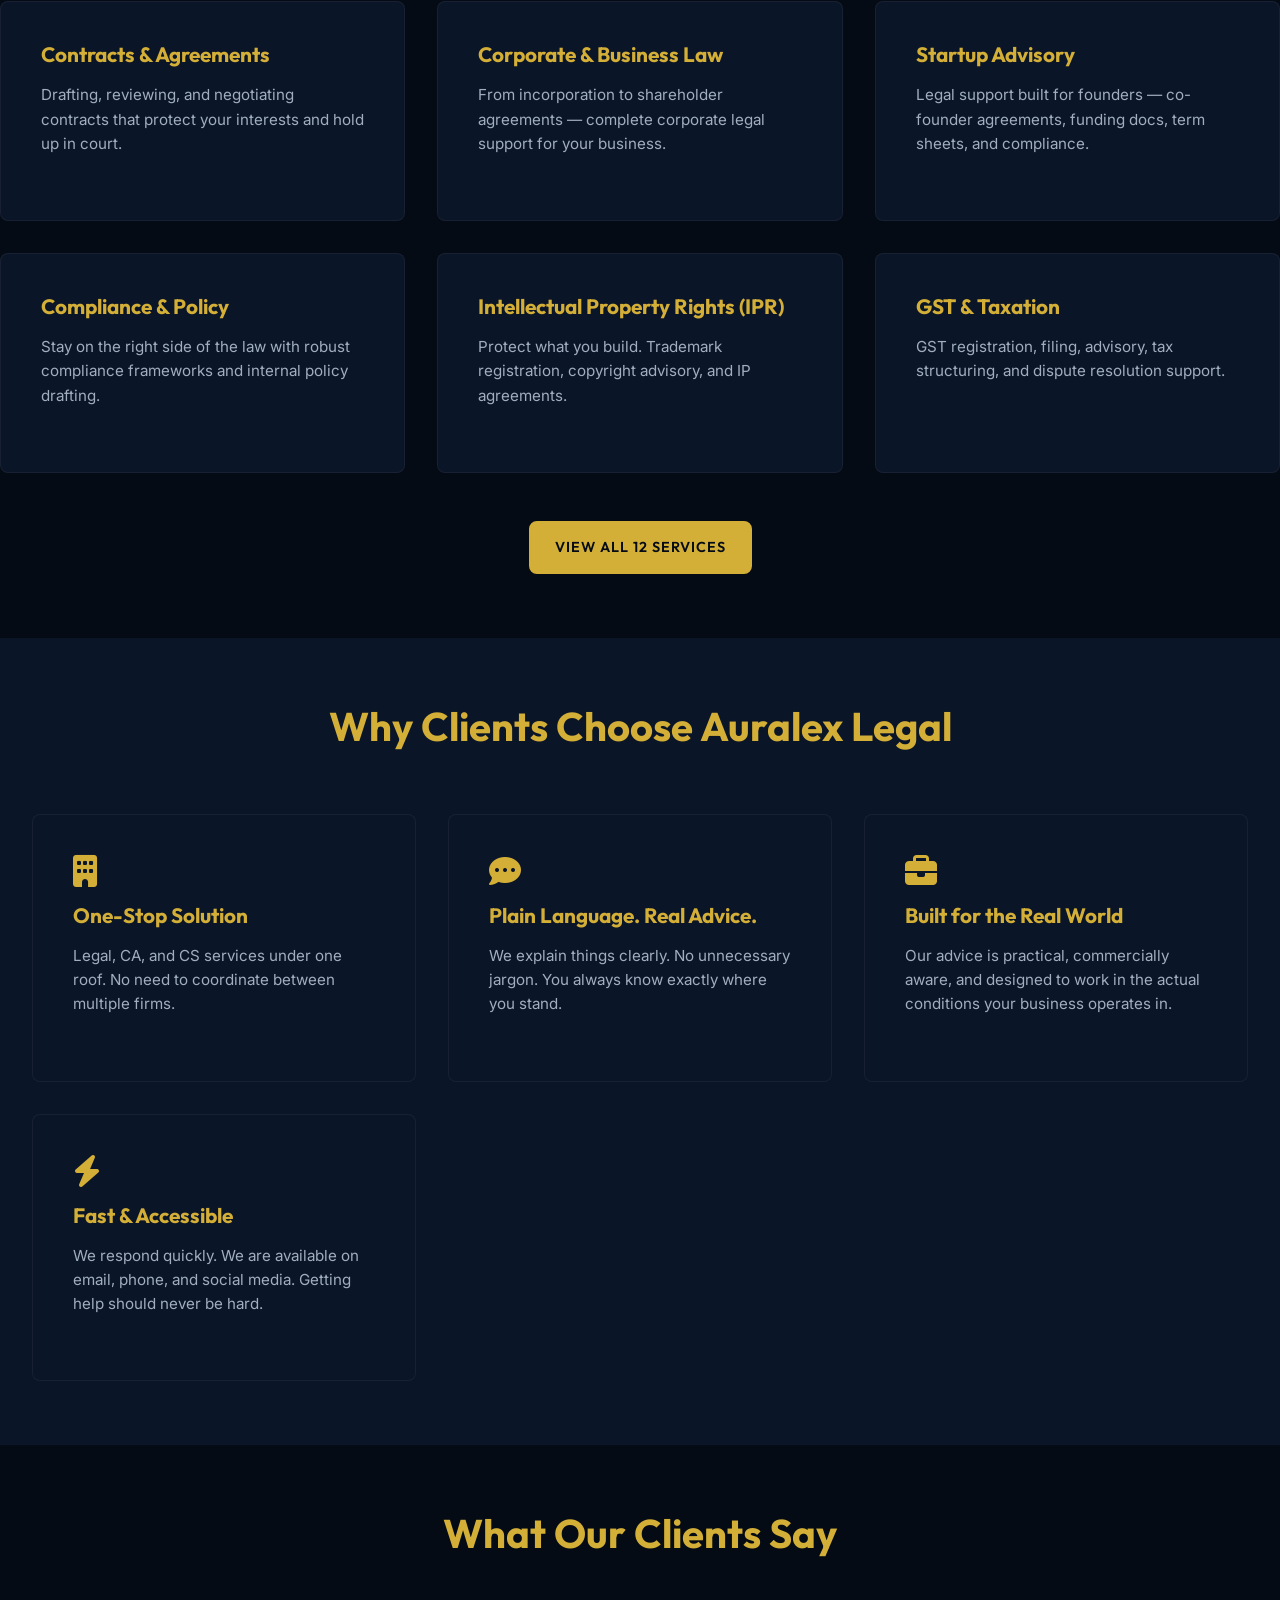
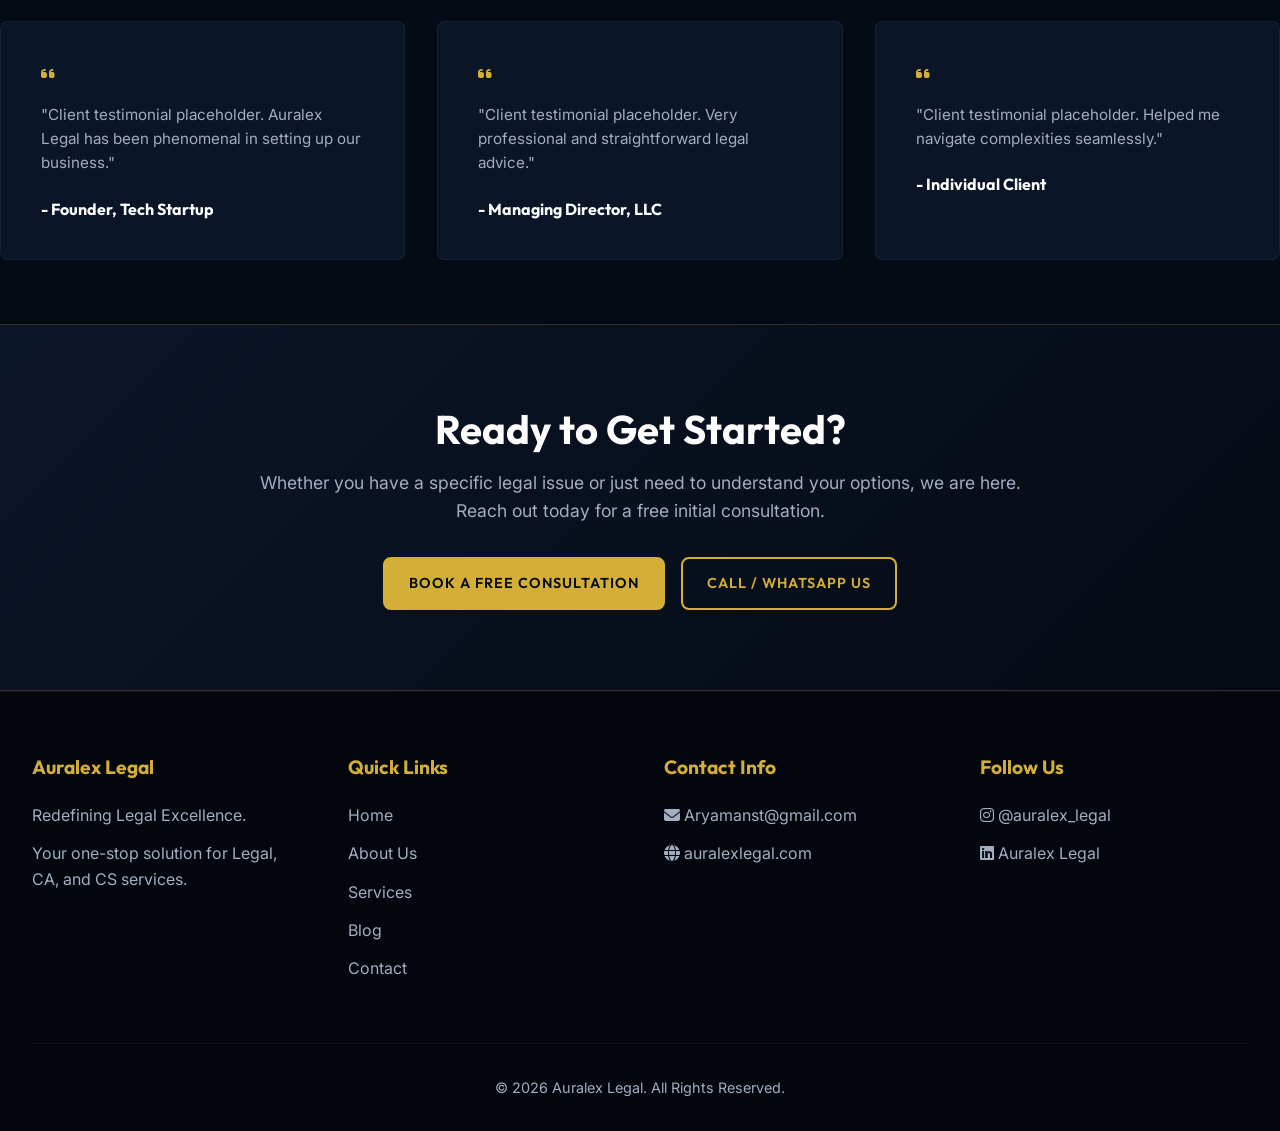
==== commit 9d1da3c2: "theme" ====
--- a/index.html
+++ b/index.html
@@ -29,8 +29,13 @@
                 <a href="blog.html">Blog</a>
                 <a href="contact.html">Contact</a>
             </nav>
-            <div class="menu-toggle">
-                <i class="fas fa-bars"></i>
+            <div class="navbar-right">
+                <button class="theme-toggle" id="themeToggle" aria-label="Toggle theme" title="Switch theme">
+                    <i class="fas fa-sun"></i>
+                </button>
+                <div class="menu-toggle">
+                    <i class="fas fa-bars"></i>
+                </div>
             </div>
         </div>
     </header>
--- a/styles.css
+++ b/styles.css
@@ -1,13 +1,21 @@
 :root {
-  /* Colors */
-  --bg-color: #050b14; /* Deep Navy */
-  --surface-color: #0b1528; /* Slightly lighter navy for cards */
+  /* Colors — Dark Theme (default) */
+  --bg-color: #050b14;
+  --surface-color: #0b1528;
   --surface-hover: #121f3a;
-  --primary-color: #D4AF37; /* Golden */
+  --primary-color: #D4AF37;
   --primary-color-hover: #e5c158;
   --text-primary: #fdfdfd;
   --text-secondary: #a0aec0;
   --border-color: rgba(212, 175, 55, 0.2);
+  --footer-bg: #03060c;
+  --navbar-scrolled-bg: rgba(5, 11, 20, 0.85);
+  --card-border: rgba(255, 255, 255, 0.05);
+  --form-bg: rgba(255, 255, 255, 0.03);
+  --form-border: rgba(255, 255, 255, 0.1);
+  --form-focus-bg: rgba(255, 255, 255, 0.05);
+  --page-intro-border: rgba(255, 255, 255, 0.05);
+  --footer-border: rgba(255, 255, 255, 0.05);
 
   /* Typography */
   --font-heading: 'Outfit', sans-serif;
@@ -23,6 +31,97 @@
   /* Other */
   --border-radius: 8px;
   --transition-speed: 0.3s;
+}
+
+/* ── Light Theme ── */
+[data-theme="light"] {
+  --bg-color: #f5f0e8;
+  --surface-color: #fffdf5;
+  --surface-hover: #fdf6e0;
+  --primary-color: #b8860b;
+  --primary-color-hover: #d4a017;
+  --text-primary: #1a1a2e;
+  --text-secondary: #4a5568;
+  --border-color: rgba(184, 134, 11, 0.3);
+  --footer-bg: #e8e0cc;
+  --navbar-scrolled-bg: rgba(245, 240, 232, 0.92);
+  --card-border: rgba(184, 134, 11, 0.12);
+  --form-bg: rgba(0, 0, 0, 0.03);
+  --form-border: rgba(0, 0, 0, 0.12);
+  --form-focus-bg: rgba(0, 0, 0, 0.05);
+  --page-intro-border: rgba(184, 134, 11, 0.15);
+  --footer-border: rgba(184, 134, 11, 0.15);
+}
+
+[data-theme="light"] body {
+  background-color: var(--bg-color);
+  color: var(--text-primary);
+}
+
+[data-theme="light"] .cta-section {
+  background: linear-gradient(135deg, #ede8d8 0%, #f5f0e8 100%);
+}
+
+[data-theme="light"] .hero::before {
+  background: radial-gradient(circle at 70% 30%, rgba(184, 134, 11, 0.12) 0%, rgba(245, 240, 232, 0) 50%);
+}
+
+/* Light theme — navbar is always visible (no transparent floating) */
+[data-theme="light"] .navbar {
+  background: rgba(245, 240, 232, 0.82);
+  backdrop-filter: blur(14px);
+  -webkit-backdrop-filter: blur(14px);
+  border-bottom: 1px solid rgba(184, 134, 11, 0.15);
+}
+
+[data-theme="light"] .navbar.scrolled {
+  background: rgba(245, 240, 232, 0.96);
+  backdrop-filter: blur(20px);
+  -webkit-backdrop-filter: blur(20px);
+  box-shadow: 0 4px 24px rgba(0, 0, 0, 0.08);
+  border-bottom: 1px solid rgba(184, 134, 11, 0.2);
+}
+
+/* Nav link text colour in light mode */
+[data-theme="light"] .nav-links a {
+  color: #1a1a2e;
+}
+
+[data-theme="light"] .nav-links a:hover {
+  color: var(--primary-color);
+}
+
+[data-theme="light"] footer {
+  background-color: var(--footer-bg);
+  border-top: 1px solid var(--footer-border);
+}
+
+[data-theme="light"] .footer-bottom {
+  border-top: 1px solid var(--footer-border);
+}
+
+[data-theme="light"] .card {
+  border: 1px solid var(--card-border);
+  box-shadow: 0 2px 12px rgba(0,0,0,0.06);
+}
+
+[data-theme="light"] .card:hover {
+  box-shadow: 0 8px 24px rgba(0,0,0,0.12);
+}
+
+[data-theme="light"] .form-control {
+  background-color: var(--form-bg);
+  border-color: var(--form-border);
+  color: var(--text-primary);
+}
+
+[data-theme="light"] .form-control:focus {
+  background-color: var(--form-focus-bg);
+}
+
+[data-theme="light"] .page-intro {
+  background: linear-gradient(180deg, rgba(232, 224, 204, 0.6) 0%, var(--bg-color) 100%);
+  border-bottom: 1px solid var(--page-intro-border);
 }
 
 * {
@@ -127,11 +226,34 @@
 }
 
 .navbar.scrolled {
-  background: rgba(5, 11, 20, 0.85);
+  background: var(--navbar-scrolled-bg);
   backdrop-filter: blur(10px);
   padding: 1rem 0;
   box-shadow: 0 4px 30px rgba(0, 0, 0, 0.5);
-  border-bottom: 1px solid rgba(255, 255, 255, 0.05);
+  border-bottom: 1px solid var(--footer-border);
+}
+
+/* Theme Toggle Button */
+.theme-toggle {
+  background: none;
+  border: 1.5px solid var(--border-color);
+  color: var(--primary-color);
+  cursor: pointer;
+  width: 36px;
+  height: 36px;
+  border-radius: 50%;
+  display: flex;
+  align-items: center;
+  justify-content: center;
+  font-size: 0.95rem;
+  transition: all var(--transition-speed);
+  flex-shrink: 0;
+  margin-left: 1rem;
+}
+
+.theme-toggle:hover {
+  background-color: var(--border-color);
+  transform: rotate(20deg) scale(1.1);
 }
 
 .navbar .container {
@@ -179,6 +301,13 @@
 .nav-links a:hover::after,
 .nav-links a.active::after {
   width: 100%;
+}
+
+/* Navbar Right Group */
+.navbar-right {
+  display: flex;
+  align-items: center;
+  gap: 0.5rem;
 }
 
 .menu-toggle {
@@ -452,3 +581,15 @@
     font-size: 2.5rem;
   }
 }
+
+/* Light theme — mobile nav panel */
+@media (max-width: 768px) {
+  [data-theme="light"] .nav-links {
+    background-color: #f0ead8;
+    box-shadow: -4px 0 20px rgba(0, 0, 0, 0.1);
+  }
+
+  [data-theme="light"] .nav-links a {
+    color: #1a1a2e;
+  }
+}
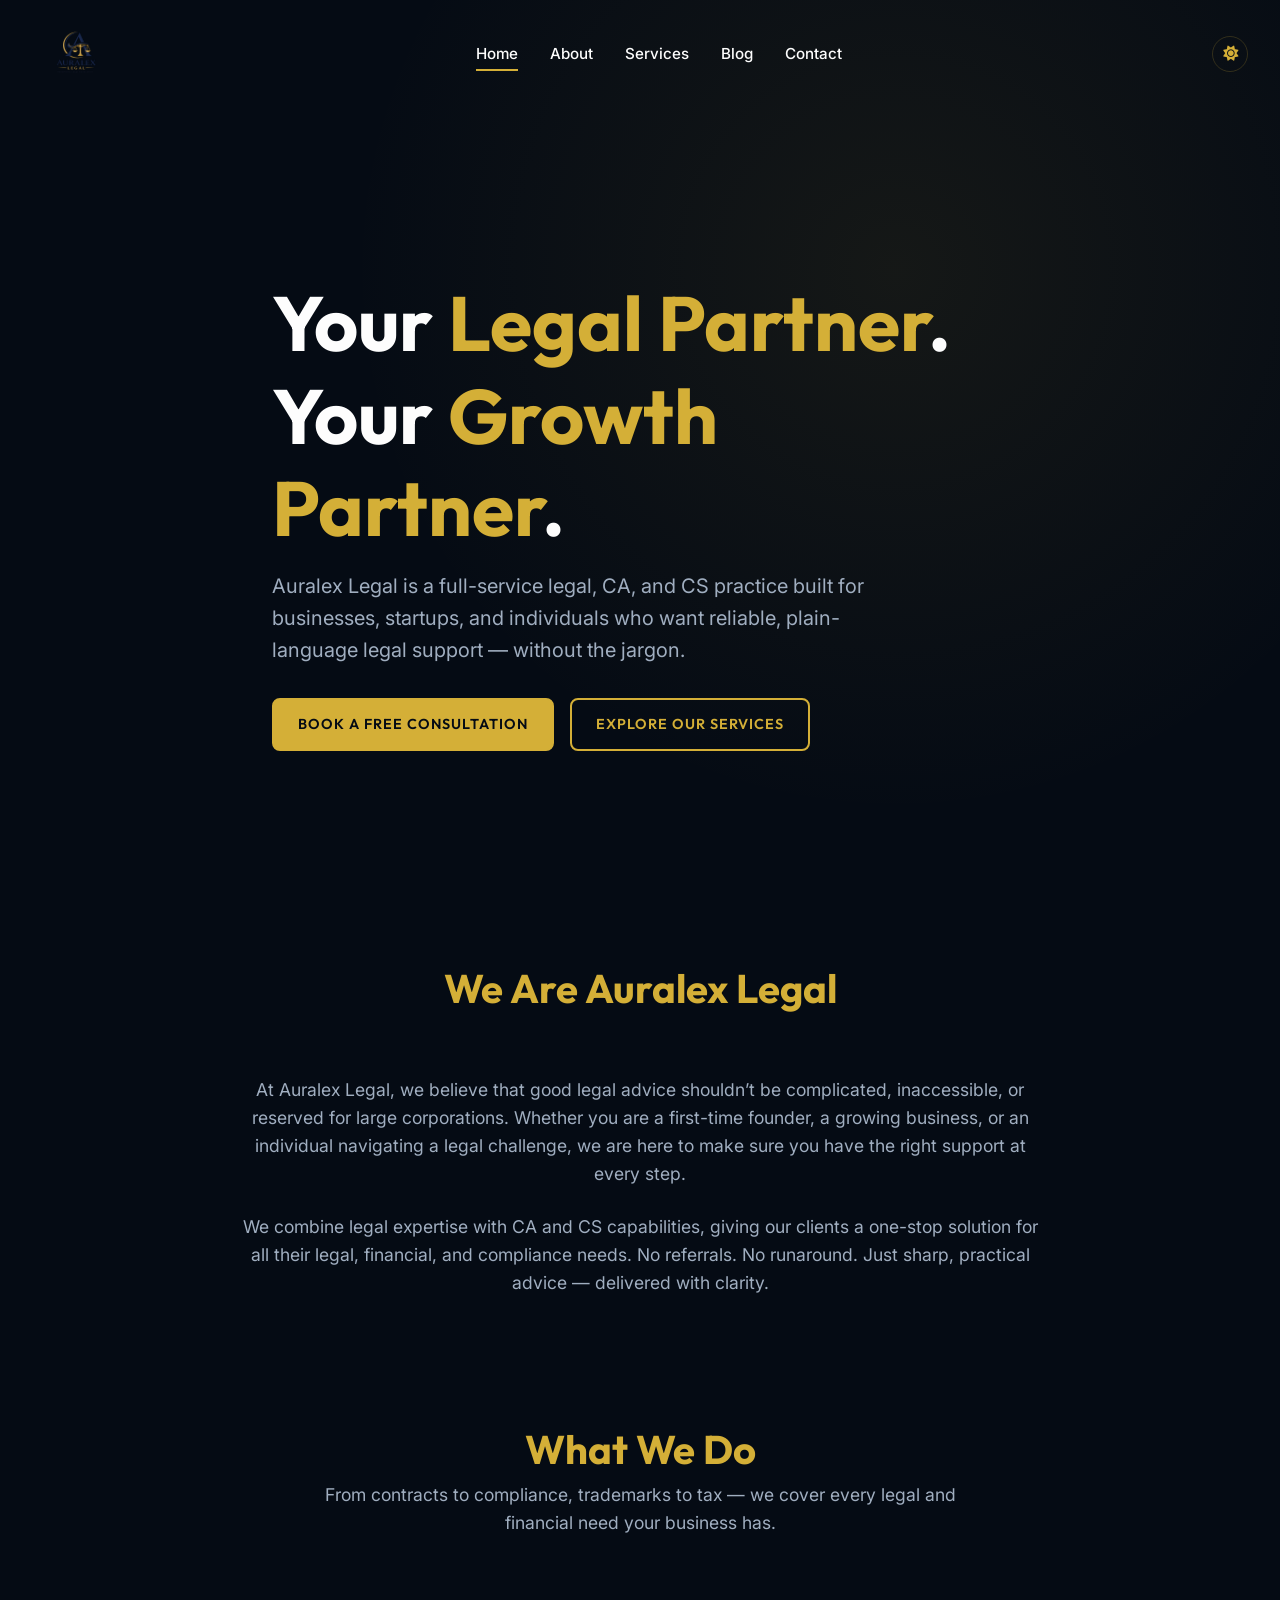
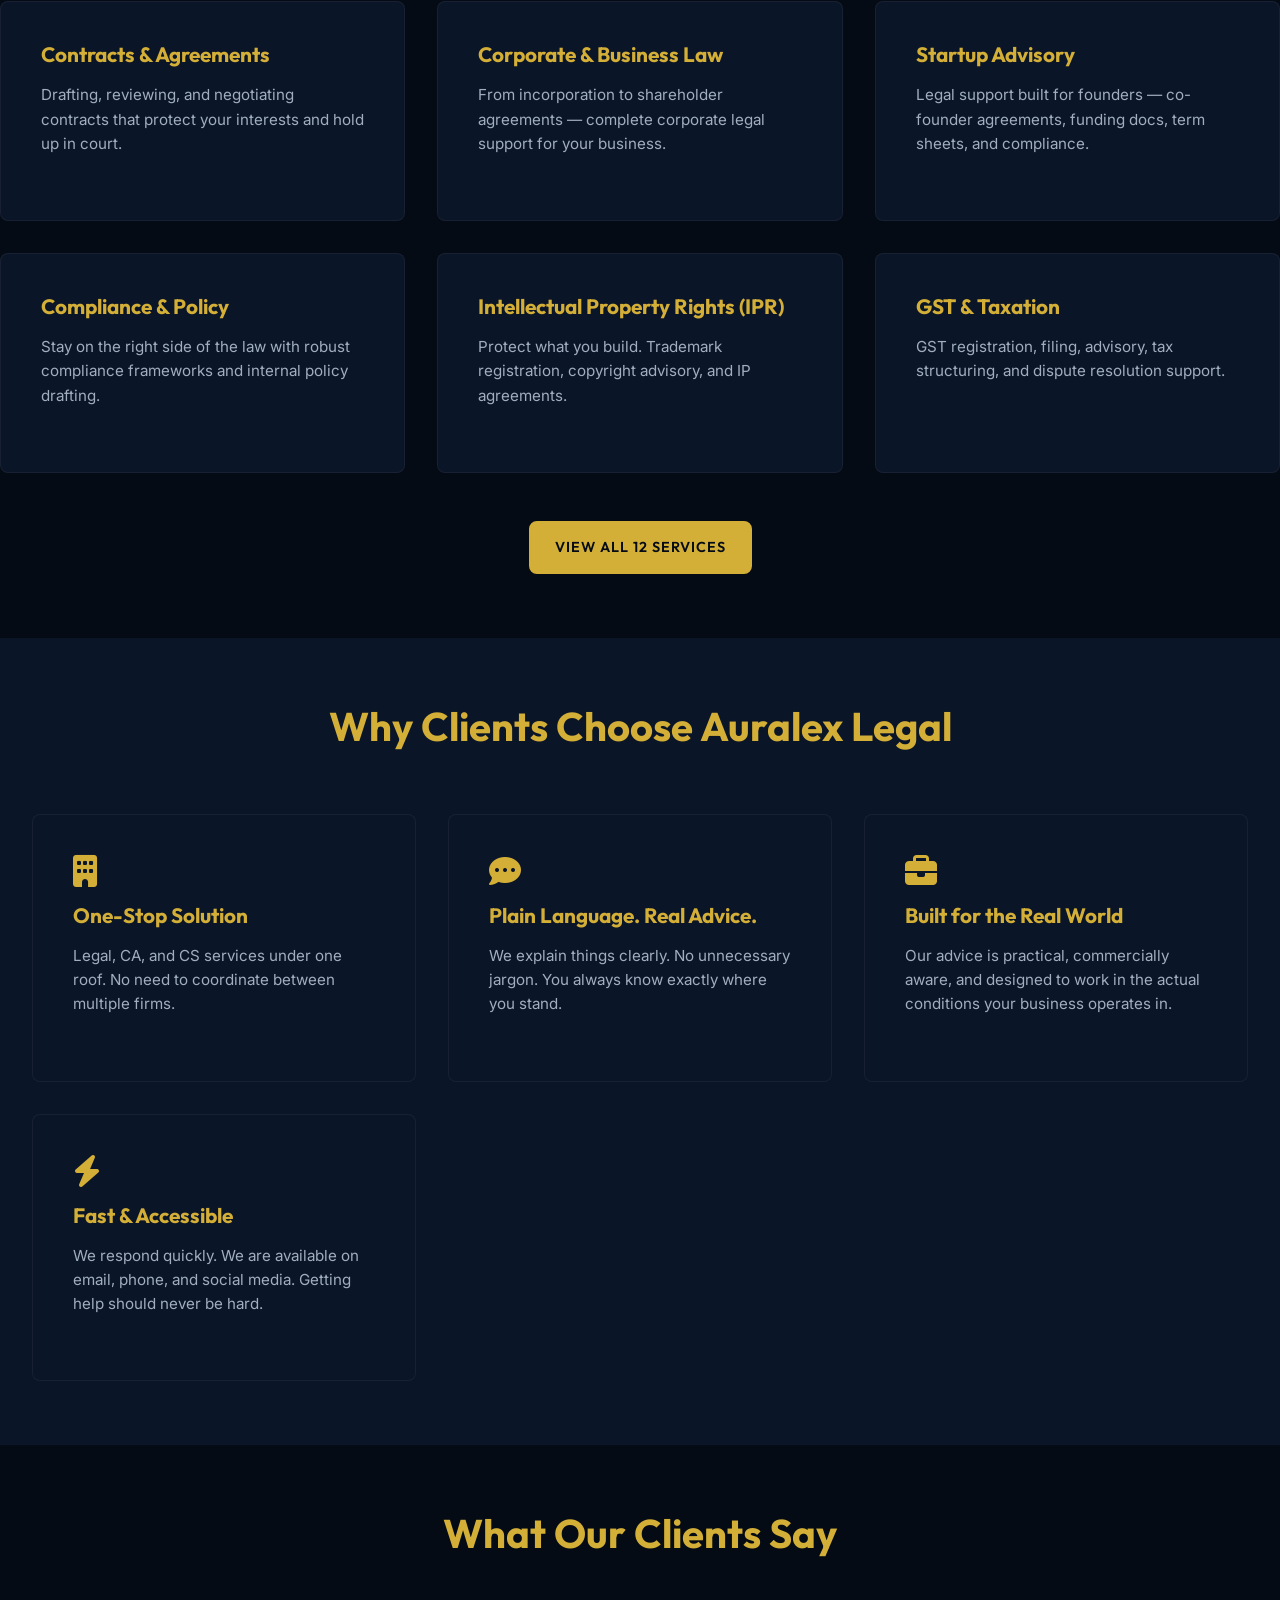
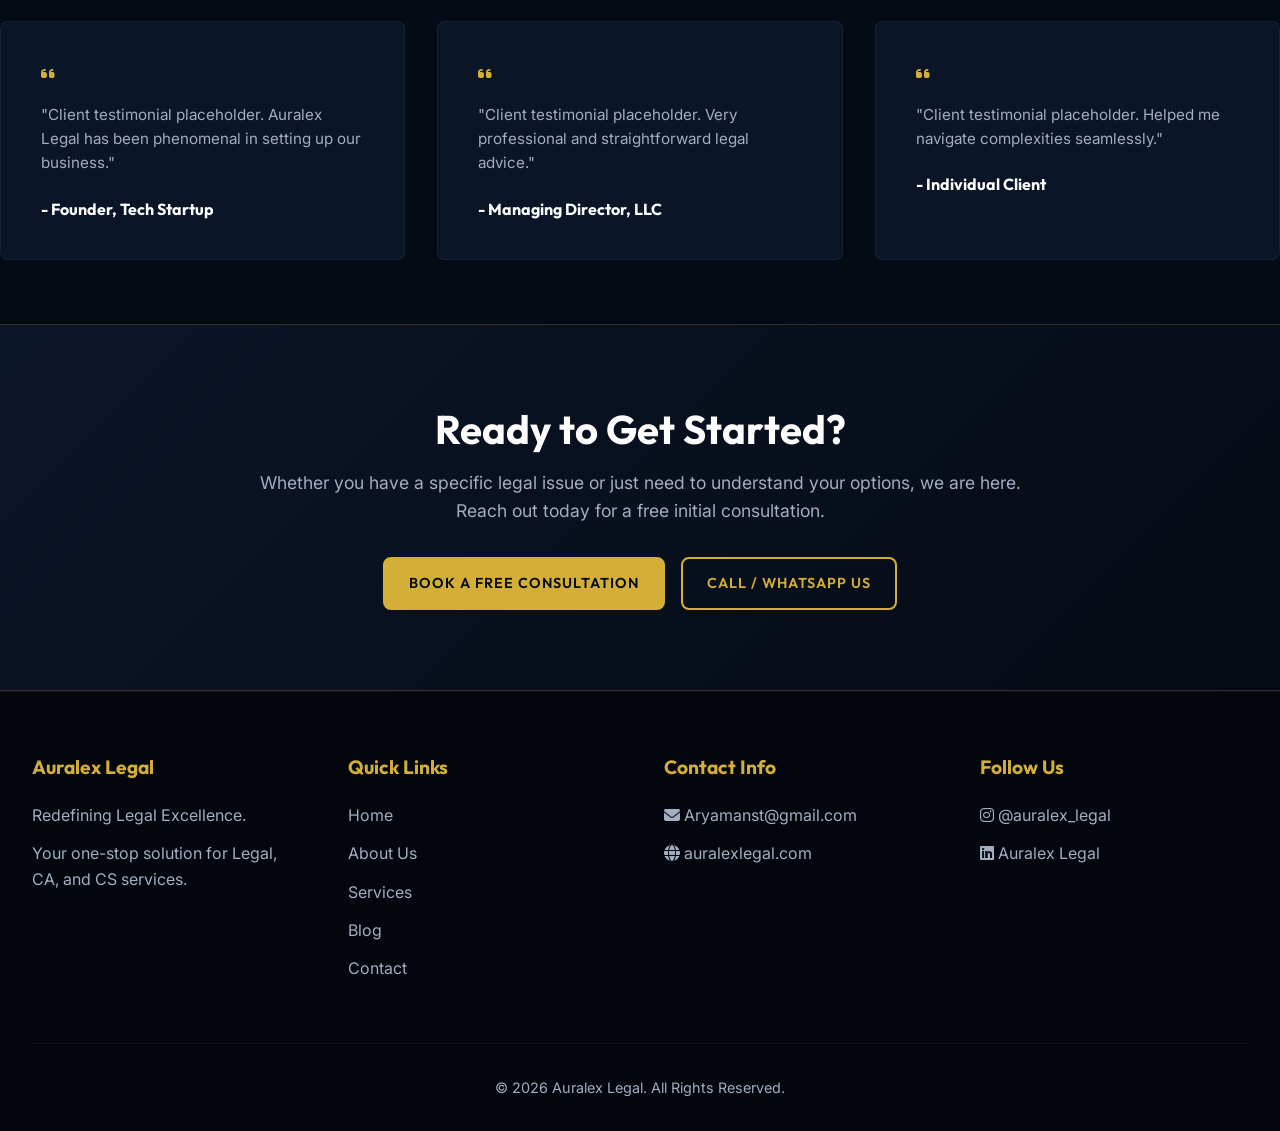
==== commit d5190c24: "logo" ====
--- a/index.html
+++ b/index.html
@@ -1,27 +1,33 @@
 <!DOCTYPE html>
 <html lang="en">
+
 <head>
     <meta charset="UTF-8">
     <meta name="viewport" content="width=device-width, initial-scale=1.0">
-    <meta name="description" content="Auralex Legal is a full-service legal, CA, and CS practice built for businesses, startups, and individuals who want reliable, plain-language legal support.">
+    <meta name="description"
+        content="Auralex Legal is a full-service legal, CA, and CS practice built for businesses, startups, and individuals who want reliable, plain-language legal support.">
     <title>Auralex Legal | Home</title>
     <!-- Favicon -->
-    <link rel="icon" type="image/png" href="logo.png">
+    <link rel="icon" type="image/png" href="logo1.png">
     <!-- Fonts -->
     <link rel="preconnect" href="https://fonts.googleapis.com">
     <link rel="preconnect" href="https://fonts.gstatic.com" crossorigin>
-    <link href="https://fonts.googleapis.com/css2?family=Inter:wght@300;400;500;600&family=Outfit:wght@400;500;600;700;800&display=swap" rel="stylesheet">
+    <link
+        href="https://fonts.googleapis.com/css2?family=Inter:wght@300;400;500;600&family=Outfit:wght@400;500;600;700;800&display=swap"
+        rel="stylesheet">
     <!-- FontAwesome for Icons -->
     <link rel="stylesheet" href="https://cdnjs.cloudflare.com/ajax/libs/font-awesome/6.4.0/css/all.min.css">
     <!-- CSS -->
     <link rel="stylesheet" href="styles.css">
 </head>
+
 <body>
 
     <!-- Header / Navbar -->
     <header class="navbar">
         <div class="container">
-            <a href="index.html" class="logo"><img src="logo.png" alt="Auralex Legal Logo" style="height: 45px; width: auto; vertical-align: middle;"></a>
+            <a href="index.html" class="logo"><img src="logo.png" alt="Auralex Legal Logo"
+                    style="height: 60px; width: auto; vertical-align: middle;"></a>
             <nav class="nav-links">
                 <a href="index.html">Home</a>
                 <a href="about.html">About</a>
@@ -46,9 +52,12 @@
         <section class="hero">
             <div class="container hero-content animate-on-scroll">
                 <h1 class="hero-title">Your <span>Legal Partner</span>.<br>Your <span>Growth Partner</span>.</h1>
-                <p class="hero-subtitle delay-100 animate-on-scroll">Auralex Legal is a full-service legal, CA, and CS practice built for businesses, startups, and individuals who want reliable, plain-language legal support — without the jargon.</p>
+                <p class="hero-subtitle delay-100 animate-on-scroll">Auralex Legal is a full-service legal, CA, and CS
+                    practice built for businesses, startups, and individuals who want reliable, plain-language legal
+                    support — without the jargon.</p>
                 <div class="hero-actions delay-200 animate-on-scroll">
-                    <a href="https://calendly.com/aryamanst/30min" target="_blank" class="btn btn-primary">Book a Free Consultation</a>
+                    <a href="https://calendly.com/aryamanst/30min" target="_blank" class="btn btn-primary">Book a Free
+                        Consultation</a>
                     <a href="services.html" class="btn btn-secondary">Explore Our Services</a>
                 </div>
             </div>
@@ -60,8 +69,13 @@
                 <h2>We Are Auralex Legal</h2>
             </div>
             <div class="animate-on-scroll" style="text-align: center; max-width: 800px; margin: 0 auto;">
-                <p style="margin-bottom: 1.5rem; color: var(--text-secondary); font-size: 1.1rem;">At Auralex Legal, we believe that good legal advice shouldn’t be complicated, inaccessible, or reserved for large corporations. Whether you are a first-time founder, a growing business, or an individual navigating a legal challenge, we are here to make sure you have the right support at every step.</p>
-                <p style="color: var(--text-secondary); font-size: 1.1rem;">We combine legal expertise with CA and CS capabilities, giving our clients a one-stop solution for all their legal, financial, and compliance needs. No referrals. No runaround. Just sharp, practical advice — delivered with clarity.</p>
+                <p style="margin-bottom: 1.5rem; color: var(--text-secondary); font-size: 1.1rem;">At Auralex Legal, we
+                    believe that good legal advice shouldn’t be complicated, inaccessible, or reserved for large
+                    corporations. Whether you are a first-time founder, a growing business, or an individual navigating
+                    a legal challenge, we are here to make sure you have the right support at every step.</p>
+                <p style="color: var(--text-secondary); font-size: 1.1rem;">We combine legal expertise with CA and CS
+                    capabilities, giving our clients a one-stop solution for all their legal, financial, and compliance
+                    needs. No referrals. No runaround. Just sharp, practical advice — delivered with clarity.</p>
             </div>
         </section>
 
@@ -69,26 +83,31 @@
         <section class="section container">
             <div class="section-header animate-on-scroll">
                 <h2>What We Do</h2>
-                <p>From contracts to compliance, trademarks to tax — we cover every legal and financial need your business has.</p>
-            </div>
-            
+                <p>From contracts to compliance, trademarks to tax — we cover every legal and financial need your
+                    business has.</p>
+            </div>
+
             <div class="grid">
                 <!-- Service Tiles -->
                 <div class="card animate-on-scroll">
                     <h3>Contracts & Agreements</h3>
-                    <p>Drafting, reviewing, and negotiating contracts that protect your interests and hold up in court.</p>
+                    <p>Drafting, reviewing, and negotiating contracts that protect your interests and hold up in court.
+                    </p>
                 </div>
                 <div class="card animate-on-scroll delay-100">
                     <h3>Corporate & Business Law</h3>
-                    <p>From incorporation to shareholder agreements — complete corporate legal support for your business.</p>
+                    <p>From incorporation to shareholder agreements — complete corporate legal support for your
+                        business.</p>
                 </div>
                 <div class="card animate-on-scroll delay-200">
                     <h3>Startup Advisory</h3>
-                    <p>Legal support built for founders — co-founder agreements, funding docs, term sheets, and compliance.</p>
+                    <p>Legal support built for founders — co-founder agreements, funding docs, term sheets, and
+                        compliance.</p>
                 </div>
                 <div class="card animate-on-scroll">
                     <h3>Compliance & Policy</h3>
-                    <p>Stay on the right side of the law with robust compliance frameworks and internal policy drafting.</p>
+                    <p>Stay on the right side of the law with robust compliance frameworks and internal policy drafting.
+                    </p>
                 </div>
                 <!-- ... showing a few, linking to services page for all -->
                 <div class="card animate-on-scroll delay-100">
@@ -100,7 +119,7 @@
                     <p>GST registration, filing, advisory, tax structuring, and dispute resolution support.</p>
                 </div>
             </div>
-            
+
             <div class="animate-on-scroll" style="text-align: center; margin-top: 3rem;">
                 <a href="services.html" class="btn btn-primary">View All 12 Services</a>
             </div>
@@ -114,24 +133,31 @@
                 </div>
                 <div class="grid">
                     <div class="card animate-on-scroll">
-                        <i class="fas fa-building" style="font-size: 2rem; color: var(--primary-color); margin-bottom: 1rem;"></i>
+                        <i class="fas fa-building"
+                            style="font-size: 2rem; color: var(--primary-color); margin-bottom: 1rem;"></i>
                         <h3>One-Stop Solution</h3>
                         <p>Legal, CA, and CS services under one roof. No need to coordinate between multiple firms.</p>
                     </div>
                     <div class="card animate-on-scroll delay-100">
-                        <i class="fas fa-comment-dots" style="font-size: 2rem; color: var(--primary-color); margin-bottom: 1rem;"></i>
+                        <i class="fas fa-comment-dots"
+                            style="font-size: 2rem; color: var(--primary-color); margin-bottom: 1rem;"></i>
                         <h3>Plain Language. Real Advice.</h3>
-                        <p>We explain things clearly. No unnecessary jargon. You always know exactly where you stand.</p>
+                        <p>We explain things clearly. No unnecessary jargon. You always know exactly where you stand.
+                        </p>
                     </div>
                     <div class="card animate-on-scroll delay-200">
-                        <i class="fas fa-briefcase" style="font-size: 2rem; color: var(--primary-color); margin-bottom: 1rem;"></i>
+                        <i class="fas fa-briefcase"
+                            style="font-size: 2rem; color: var(--primary-color); margin-bottom: 1rem;"></i>
                         <h3>Built for the Real World</h3>
-                        <p>Our advice is practical, commercially aware, and designed to work in the actual conditions your business operates in.</p>
+                        <p>Our advice is practical, commercially aware, and designed to work in the actual conditions
+                            your business operates in.</p>
                     </div>
                     <div class="card animate-on-scroll delay-300">
-                        <i class="fas fa-bolt" style="font-size: 2rem; color: var(--primary-color); margin-bottom: 1rem;"></i>
+                        <i class="fas fa-bolt"
+                            style="font-size: 2rem; color: var(--primary-color); margin-bottom: 1rem;"></i>
                         <h3>Fast & Accessible</h3>
-                        <p>We respond quickly. We are available on email, phone, and social media. Getting help should never be hard.</p>
+                        <p>We respond quickly. We are available on email, phone, and social media. Getting help should
+                            never be hard.</p>
                     </div>
                 </div>
             </div>
@@ -145,7 +171,8 @@
             <div class="grid">
                 <div class="card animate-on-scroll">
                     <p style="color: var(--primary-color); margin-bottom: 1rem;"><i class="fas fa-quote-left"></i></p>
-                    <p>"Client testimonial placeholder. Auralex Legal has been phenomenal in setting up our business."</p>
+                    <p>"Client testimonial placeholder. Auralex Legal has been phenomenal in setting up our business."
+                    </p>
                     <h4 style="color: var(--text-primary);">- Founder, Tech Startup</h4>
                 </div>
                 <div class="card animate-on-scroll delay-100">
@@ -165,9 +192,11 @@
         <section class="cta-section animate-on-scroll">
             <div class="container">
                 <h2>Ready to Get Started?</h2>
-                <p>Whether you have a specific legal issue or just need to understand your options, we are here.<br>Reach out today for a free initial consultation.</p>
+                <p>Whether you have a specific legal issue or just need to understand your options, we are
+                    here.<br>Reach out today for a free initial consultation.</p>
                 <div style="display: flex; gap: 1rem; justify-content: center; margin-top: 2rem;">
-                    <a href="https://calendly.com/aryamanst/30min" target="_blank" class="btn btn-primary">Book a Free Consultation</a>
+                    <a href="https://calendly.com/aryamanst/30min" target="_blank" class="btn btn-primary">Book a Free
+                        Consultation</a>
                     <a href="contact.html" class="btn btn-secondary">Call / WhatsApp Us</a>
                 </div>
             </div>
@@ -198,8 +227,10 @@
                 </div>
                 <div class="footer-col">
                     <h4>Follow Us</h4>
-                    <a href="https://www.instagram.com/auralex_legal?igsh=NXA5enF2NTF6anAx&utm_source=qr" target="_blank"><i class="fab fa-instagram"></i> @auralex_legal</a>
-                    <a href="https://www.linkedin.com/company/auralexlegal/" target="_blank"><i class="fab fa-linkedin"></i> Auralex Legal</a>
+                    <a href="https://www.instagram.com/auralex_legal?igsh=NXA5enF2NTF6anAx&utm_source=qr"
+                        target="_blank"><i class="fab fa-instagram"></i> @auralex_legal</a>
+                    <a href="https://www.linkedin.com/company/auralexlegal/" target="_blank"><i
+                            class="fab fa-linkedin"></i> Auralex Legal</a>
                 </div>
             </div>
             <div class="footer-bottom">
@@ -210,4 +241,5 @@
 
     <script src="script.js"></script>
 </body>
-</html>
+
+</html>
